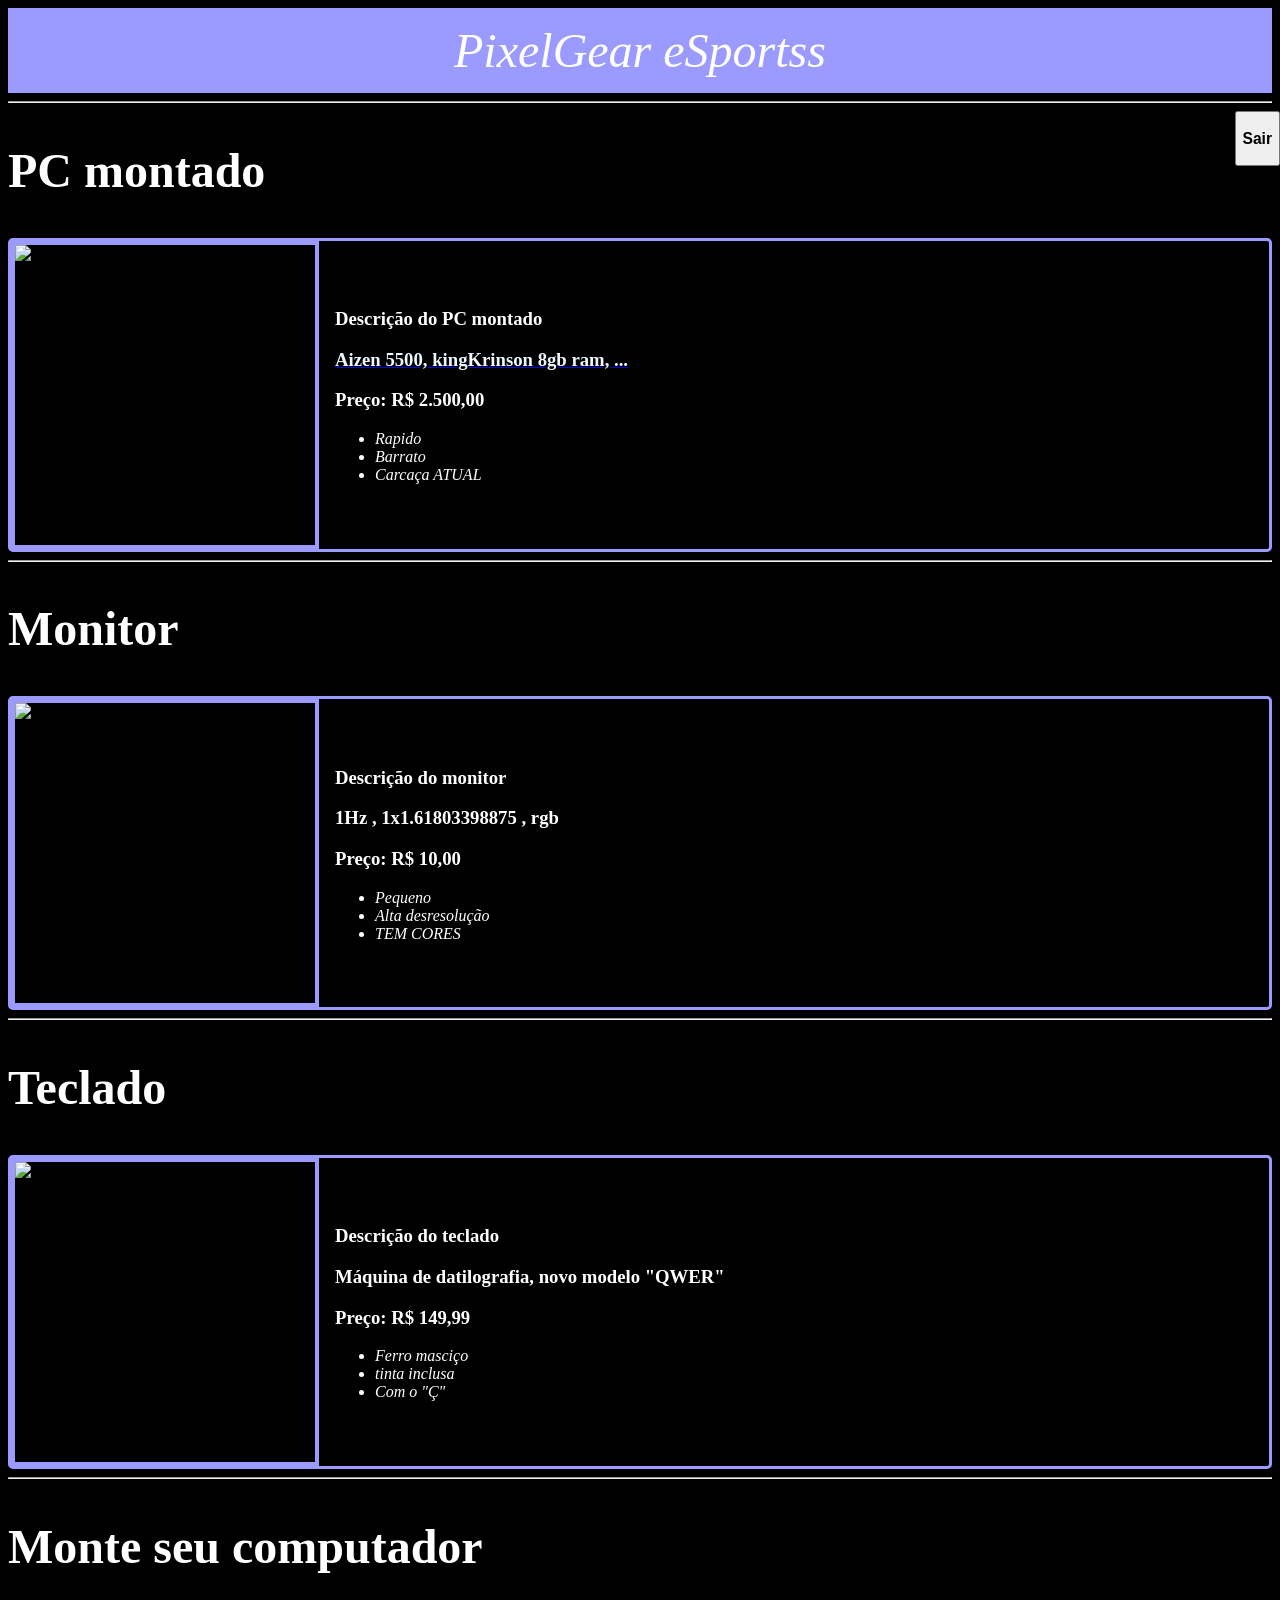
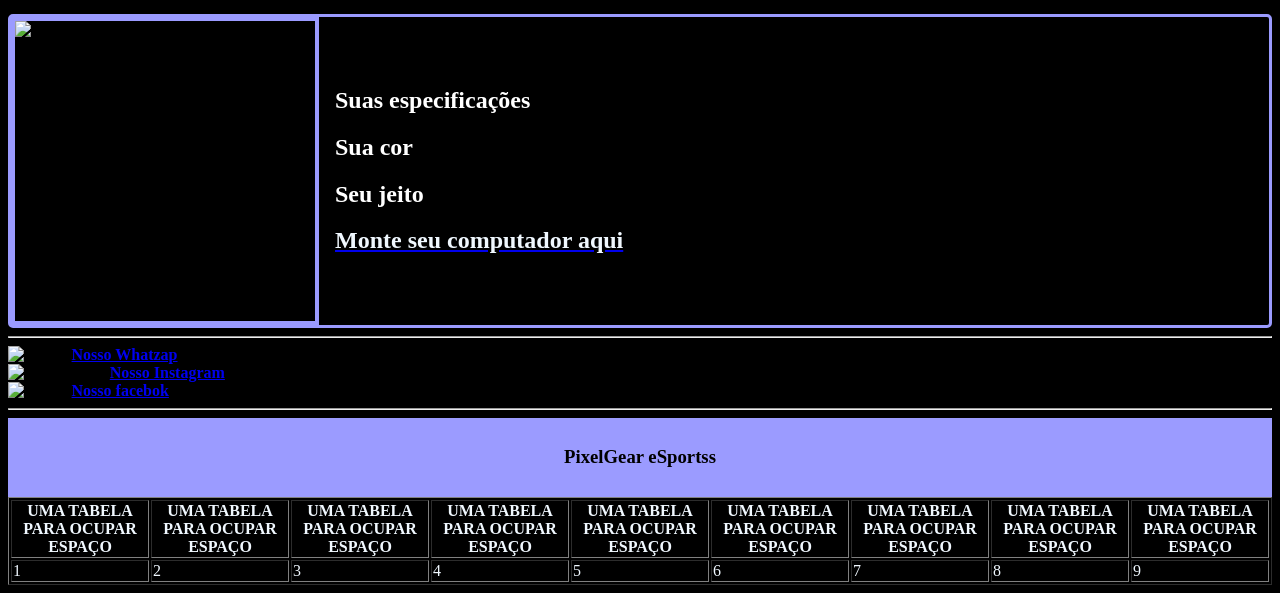
==== index.html @ 1530d521 "com ia" ====
<!DOCTYPE html>
<html lang="pt-br">
<head>
<meta charset="UTF-8">
<meta http-equiv="X-UA-Compatible" content="IE=edge">
<meta name="viewport" content="width=device-width, initial-scale=1.0">
<title>S4_AT2_R4_LIMA_Hypertext_Markup_Language</title>
<link rel="stylesheet" href="./script.css">        <!-- Estilo para a página    -->
</head>

<body>
<header style="text-align: center; font-style: italic; font-size: 3em;">PixelGear eSportss</header>    <!-- Estilo para o cabeçalho -->
<hr>
<a href="entrar.html" >
    <button type="button" style="right: 0; position: absolute;"><h3 style="color: rgb(0, 0, 0)">  Sair</h3></button>
</a>
<section>                                                               <!-- separando todos em seção-->
<h2 class="subtitulo">PC montado</h2>         <!-- definindo uma class para estilizar o subtitulo no css-->
    <div class="imagem">  <!-- definindo uma class para estilizar a imagem no css-->
    <img src="https://www.positivoempresas.com.br/wp-content/uploads/2025/06/thumb_d3400.png" alt="PC montado" width="300" height="300" style="border: 4px solid rgb(155,155,255);">
 <div class="texto">     <!-- definindo uma class para estilizar a descrição     no css-->
<h3>Descrição do PC montado</h3>
<a href="tabelaPC.html">
    <h3 style="color: aliceblue;">Aizen 5500, kingKrinson 8gb ram, ...</h3>
</a>
<h3>Preço: R$ 2.500,00</h3>
<ul>
    <li><i>Rapido</i></li>
    <li><i>Barrato</i></li>
    <li><i>Carcaça ATUAL</i></li>
</ul>
</div>
</div>
</section>
<hr>
<section>
<h2 class="subtitulo">Monitor</h2>
<div class="imagem">
    <img src="https://encrypted-tbn0.gstatic.com/images?q=tbn:ANd9GcSCwQNc5BZHxyCtBy5OhDQ4YlcouC8vRQoNx0G-ToNdyA&s=10" alt="Monitor" width="300" height="300" style="border: 4px solid rgb(155,155,255);">
<div class = "texto">
<h3>Descrição do monitor</h3>
<h3>1Hz , 1x1.61803398875 , rgb</h3>
<h3>Preço: R$ 10,00</h3>
<ul>
    <li><i>Pequeno</i></li>
    <li><i>Alta desresolução</i></li>
    <li><i>TEM CORES</i></li>
</ul>
</div>
</div>
</section>
<hr>
<section>
<h2 class="subtitulo">Teclado</h2>
<div class="imagem">
    <img src="https://encrypted-tbn0.gstatic.com/images?q=tbn:ANd9GcQEAWRRZ3KoLt2cuhduq_2MRpmXqSm3Q98XEjg8mDloXA&s=10" alt="Teclado" width="300" height="300" style="border: 4px solid rgb(155,155,255);">
    <div class="texto">
        <h3>Descrição do teclado</h3>
        <h3>Máquina de datilografia, novo modelo "QWER" </h3>
        <h3>Preço: R$ 149,99</h3>
        <ul>
    <li><i>Ferro masciço</i></li>
    <li><i>tinta inclusa</i></li>
    <li><i>Com o "Ç"</i></li>
</ul>
    </div>
</div>
</section>
<hr>
<section>
<h2 class="subtitulo">Monte seu computador</h2>
<div class="imagem">
    <img src="https://encrypted-tbn0.gstatic.com/images?q=tbn:ANd9GcR8cVujexGN4lN--SDIuBJhS2sJVUSM-97lsZq3xOoQ3w&s=10" alt="Teclado" width="300" height="300" style="border: 4px solid rgb(155,155,255);">
    <div class="texto">
        <h1>Suas especificações</h1>
        <h1>Sua cor</h1>
        <h1>Seu jeito</h1>
        <a href="montarPC.html">
    <h1 style="color: aliceblue;">Monte seu computador aqui</h1>
</a>

</ul>
    </div>
</div>
</section>
<hr>
<div>
<img src="https://encrypted-tbn0.gstatic.com/images?q=tbn:ANd9GcSPsvOKcr2T9-IKsVU949KBL8ncKU8EFJy36sZjPiAcWQ&s=10" alt="Pichau" width="25" height="25">
<a href="https://www.pichau.com.br/" target="_blank">
    <strong>Nosso Whatzap</strong>
</a>
</div>
<div>
    <img src="https://encrypted-tbn0.gstatic.com/images?q=tbn:ANd9GcTJSN56hdPbvHRG1HfK3w_Ke-0ml1rlfQOXAJmmQsMj_A&s=10" alt="terabyteshop" width="25" height="25">
<a href="https://www.terabyteshop.com.br/" target="_blank">
    <strong>Nosso Instagram</strong>
</a>
</div><div>
        <img src="https://encrypted-tbn0.gstatic.com/images?q=tbn:ANd9GcSvJvDEznYVW6aY3lclCtJnKD3AE7DiZutnakVmPPyeow&s=10" alt="kabum" width="25" height="25">
<a href="https://www.kabum.com.br/?&msclkid=a05aec6e82031fe00fec86b675708860&utm_source=bing&utm_medium=cpc&utm_campaign=_s_inst&utm_term=kabum&utm_content=_kabum%20exata&gclid=CJDrrbDSy5cDFcHkcwQdUicxhQ&gclsrc=ds&gad_source=7&gad_campaignid=607516134" target="_blank">
    <strong>Nosso facebok</strong>
</a>
</div>
<hr>
 <table border="1">
        <thead style="color: aliceblue;">
            <tr>
                <th>UMA TABELA PARA OCUPAR ESPAÇO</th>
                <th>UMA TABELA PARA OCUPAR ESPAÇO</th>
                <th>UMA TABELA PARA OCUPAR ESPAÇO</th>
                <th>UMA TABELA PARA OCUPAR ESPAÇO</th>
                <th>UMA TABELA PARA OCUPAR ESPAÇO</th>
                <th>UMA TABELA PARA OCUPAR ESPAÇO</th>
                <th>UMA TABELA PARA OCUPAR ESPAÇO</th>
                <th>UMA TABELA PARA OCUPAR ESPAÇO</th>
                <th>UMA TABELA PARA OCUPAR ESPAÇO</th>
            </tr>                 
                <tr>    
                    <td>1</td>
                    <td>2</td>
                    <td>3</td>
                    <td>4</td>
                    <td>5</td>
                    <td>6</td>
                    <td>7</td>
                    <td>8</td>
                    <td>9</td>
                </tr>
            </tbody>
        </thead>

        </tr>
<footer>            <!-- o roda pé-->
<h3 style="text-align: center;">PixelGear eSportss</h3>
</footer>    


</body>
</html>
---- script.css ----
.imagem {
    display: flex;         /* Coloca o texto do lado do outro */
    align-items: center;  /* Alinha verticalmente ao centro */
    gap: 16px;            /* Espaçamento entre a imagem e o texto */
    border-radius: 5px;  /* Arredonda os cantos da imagem */
    border-color: rgb(155,155,255);
    border-style: solid;
  }
  .imagemDoLogin{
    display: flex;         /* Coloca o texto do lado do outro */
    align-items: center;  /* Alinha verticalmente ao centro */
    gap: 16px;            /* Espaçamento entre a imagem e o texto */
  }
  .texto{
    color: #ffffff;    
  }
  .subtitulo {
    font-size: 3em;     /* Tamanho da fonte do subtítulo */
    font-family: 'Finger Paint', cursive;/* Estilo da fonte do subtítulo */
    color: #ffffff;          /* Cor do subtítulo */
  }
    body {
        background-color: #000000;
        }
    header {  
        background-color: rgb(155,155,255);/* Cor de fundo do cabeçalho */
        color: white;               /* Cor do texto do cabeçalho */
        text-align: center;         /* Centraliza o texto do cabeçalho */
        padding: 15px 0;
    }

    footer {
        background-color: rgb(155,155,255);/* Cor de fundo do roda pé */
        color: rgb(0, 0, 0);               /* Cor do texto do roda pé */
        text-align: center;                 /* Centraliza o texto do roda pé */
        padding: 10px 0;
        color: rgb(0, 0, 0);
        text-align: center;
        padding: 10px 0;

        width: 100%;
        bottom: 0;
    }
            .opcao-grupo {
            margin-bottom: 15px;
        }
        /* Esconde as perguntas inicialmente */
        .pergunta-dinamica {
            display: none;
            margin-top: 15px;
            padding: 10px;
            border-left: 4px solid #007BFF;
        }
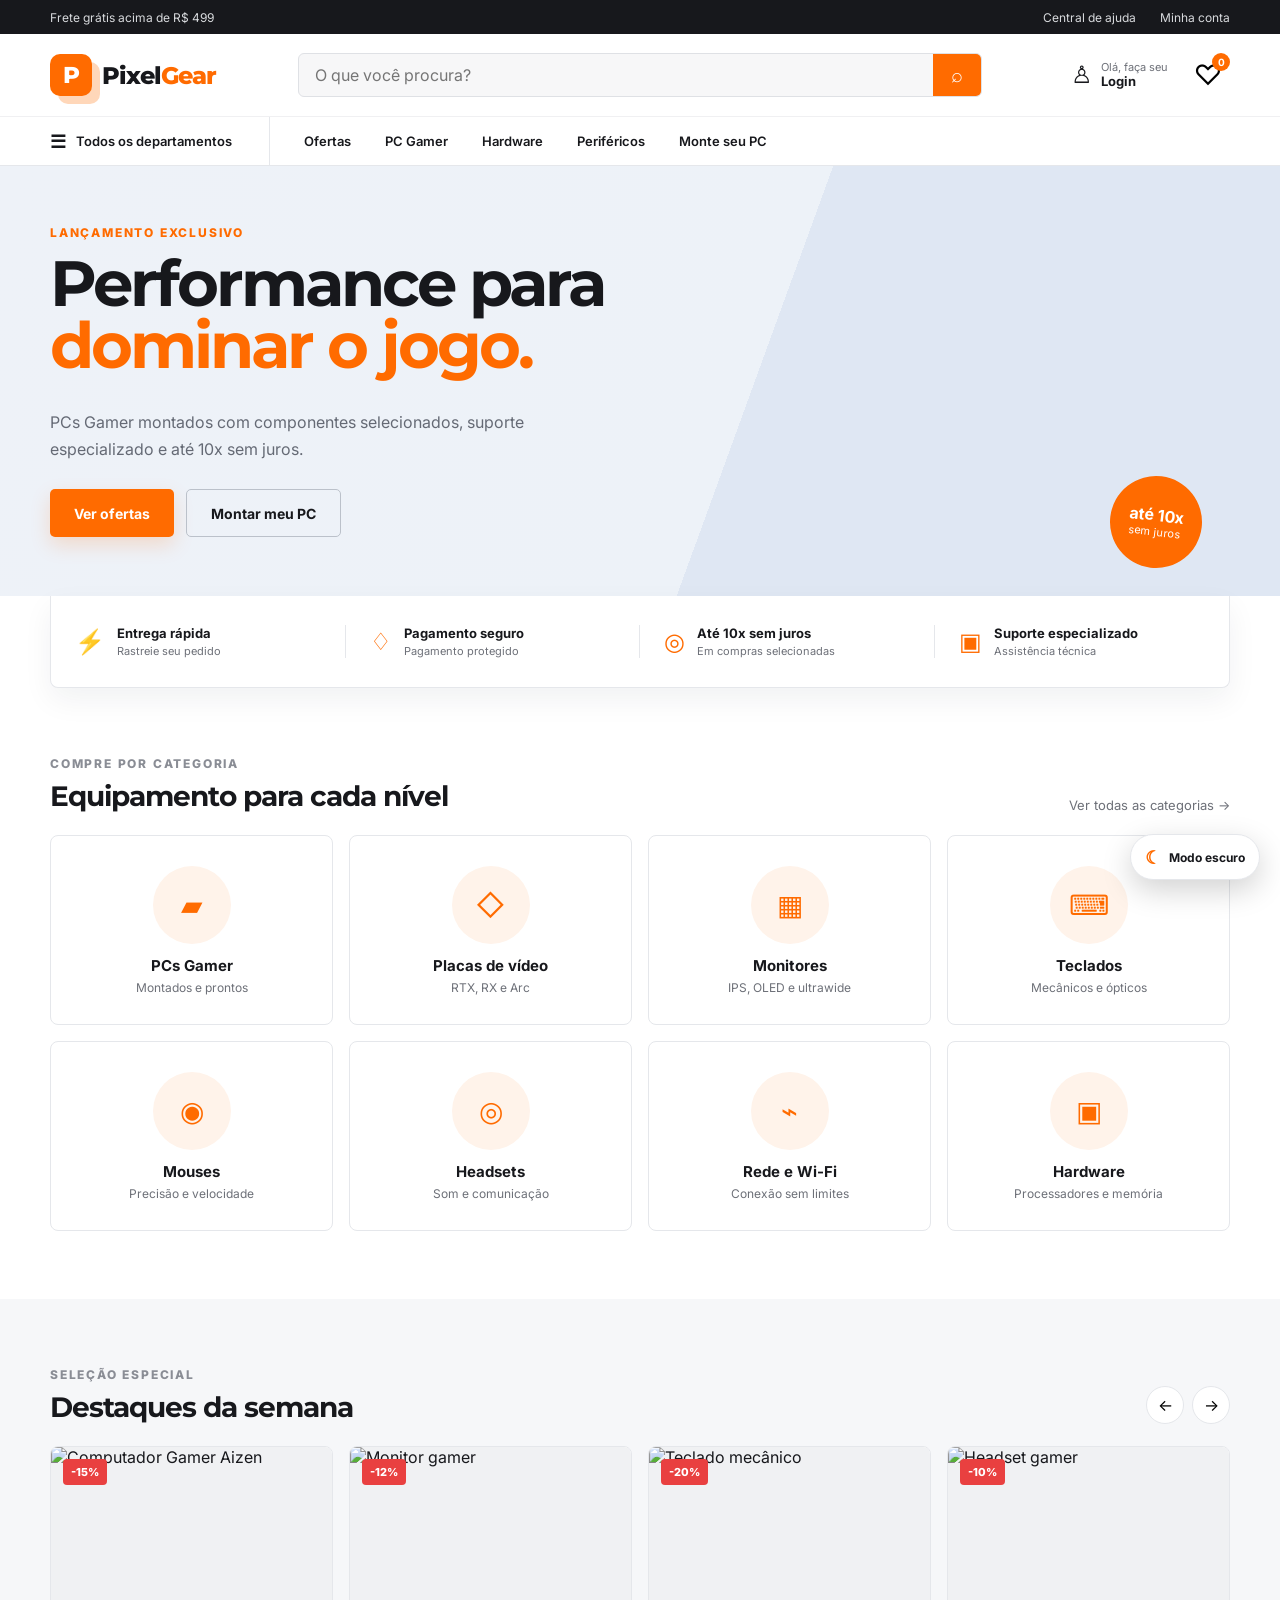
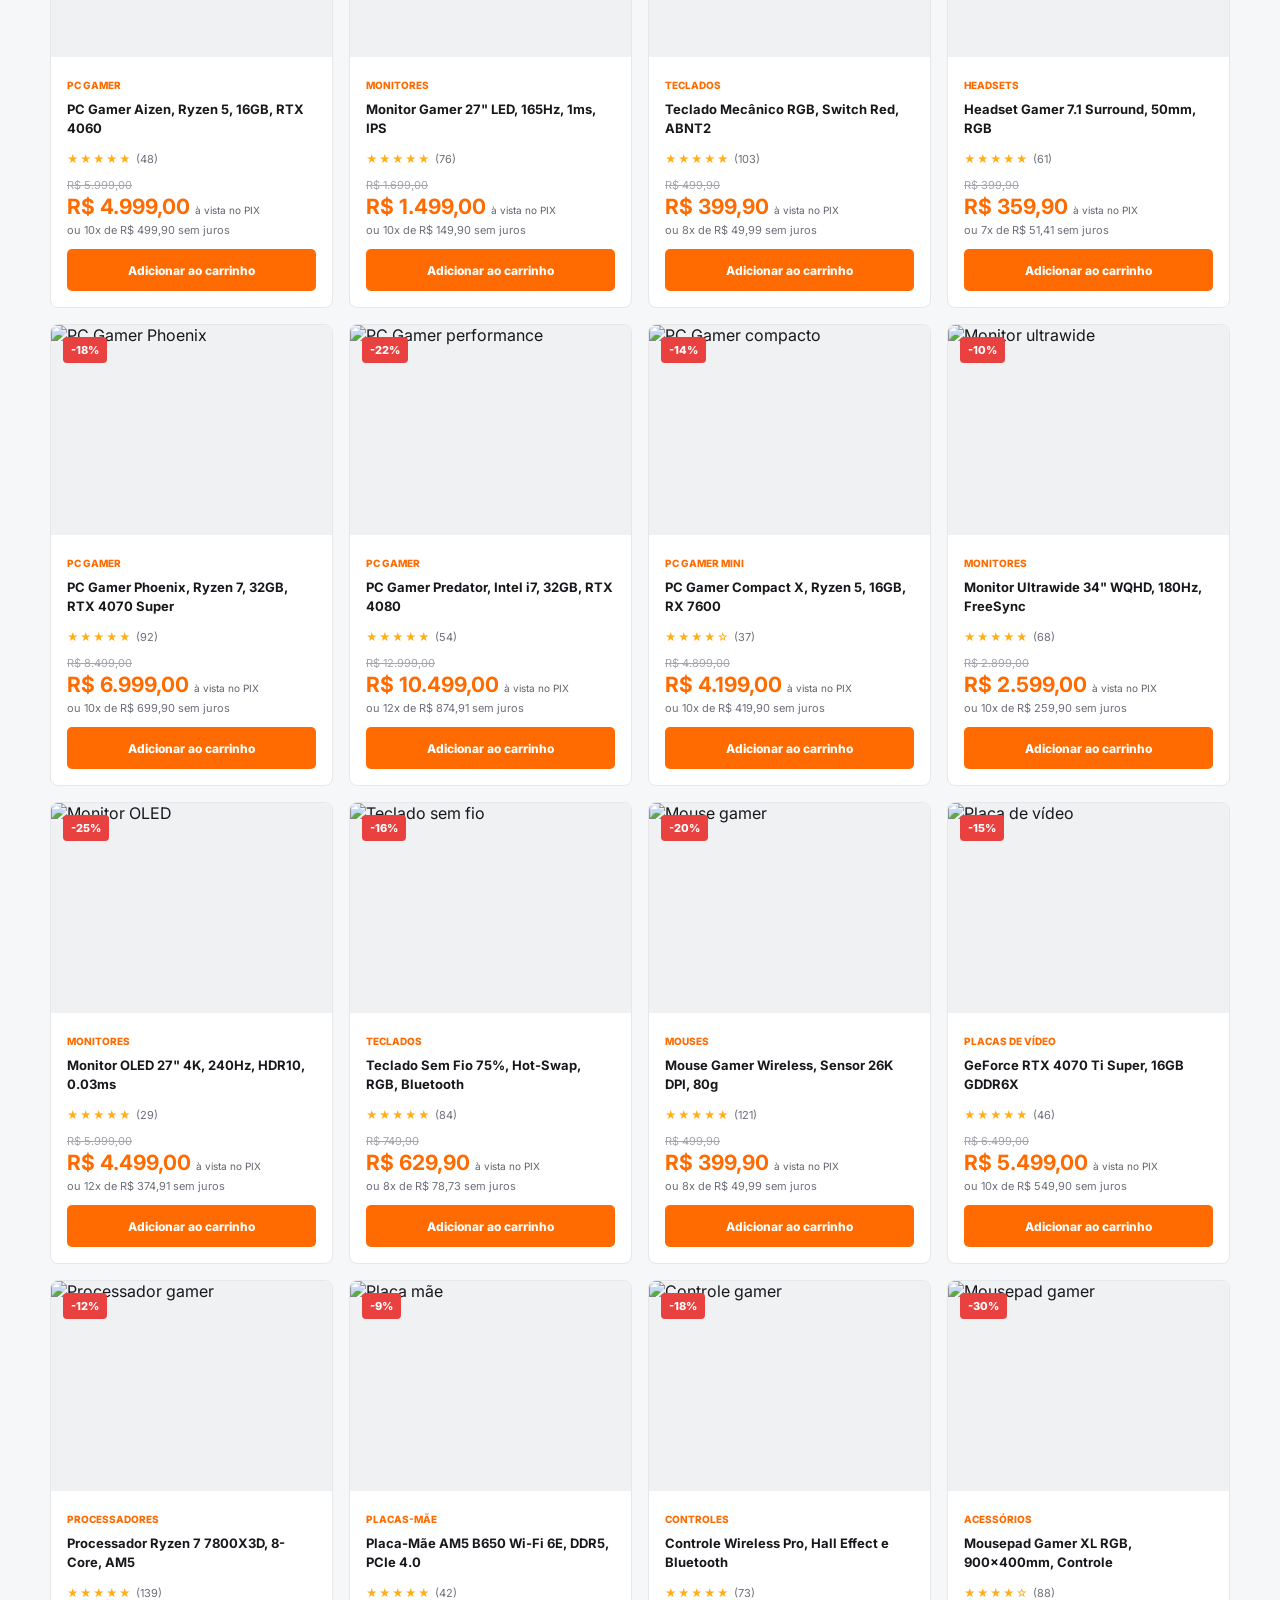
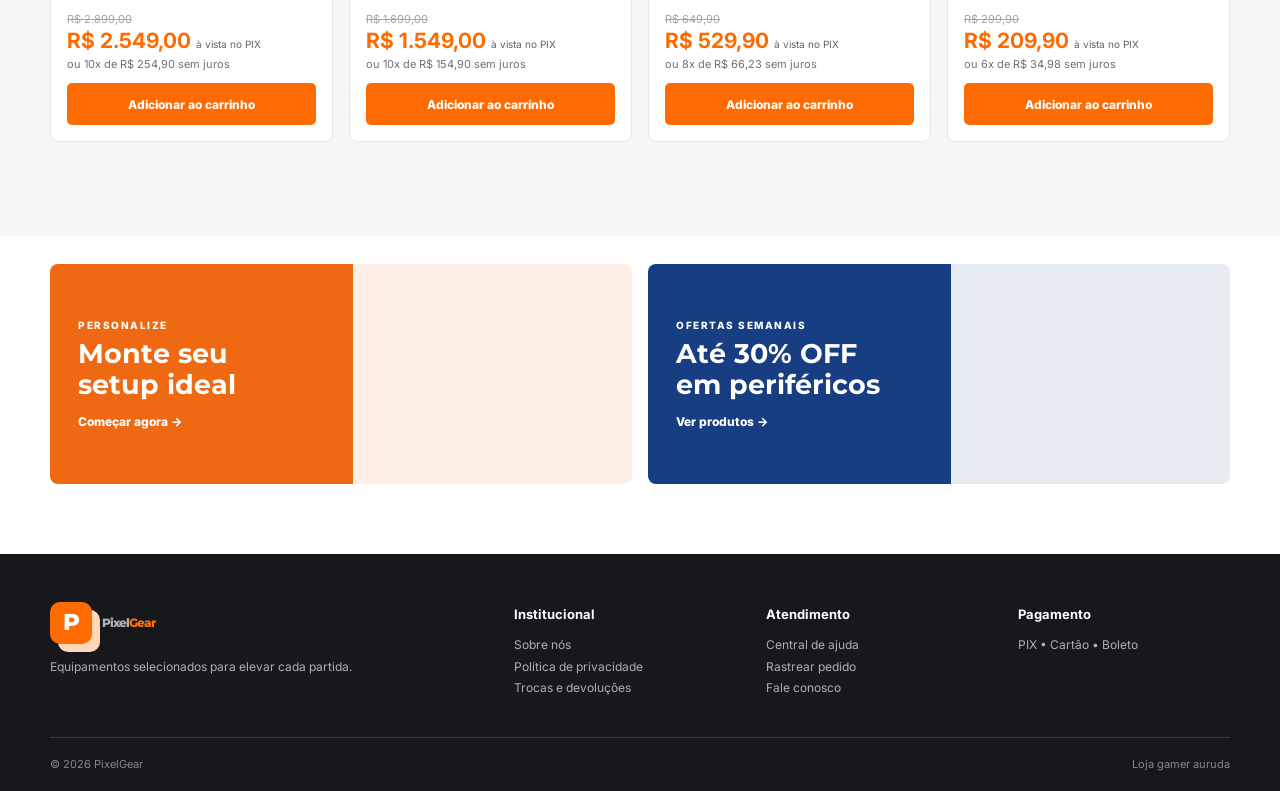
==== commit 9176872b: "Loja melhorada com uso de IA" ====
--- a/index.html
+++ b/index.html
@@ -1,139 +1,296 @@
 <!DOCTYPE html>
-<html lang="pt-br">
+<html lang="pt-BR">
 <head>
-<meta charset="UTF-8">
-<meta http-equiv="X-UA-Compatible" content="IE=edge">
-<meta name="viewport" content="width=device-width, initial-scale=1.0">
-<title>S4_AT2_R4_LIMA_Hypertext_Markup_Language</title>
-<link rel="stylesheet" href="./script.css">        <!-- Estilo para a página    -->
+  <meta charset="UTF-8">
+  <meta name="viewport" content="width=device-width, initial-scale=1.0">
+  <meta name="description" content="PixelGear — hardware, periféricos e computadores gamers.">
+  <title>PixelGear | Hardware Gamer</title>
+  <link rel="stylesheet" href="script.css">
+  <script src="theme.js" defer></script>
 </head>
-
 <body>
-<header style="text-align: center; font-style: italic; font-size: 3em;">PixelGear eSportss</header>    <!-- Estilo para o cabeçalho -->
-<hr>
-<a href="entrar.html" >
-    <button type="button" style="right: 0; position: absolute;"><h3 style="color: rgb(0, 0, 0)">  Sair</h3></button>
-</a>
-<section>                                                               <!-- separando todos em seção-->
-<h2 class="subtitulo">PC montado</h2>         <!-- definindo uma class para estilizar o subtitulo no css-->
-    <div class="imagem">  <!-- definindo uma class para estilizar a imagem no css-->
-    <img src="https://www.positivoempresas.com.br/wp-content/uploads/2025/06/thumb_d3400.png" alt="PC montado" width="300" height="300" style="border: 4px solid rgb(155,155,255);">
- <div class="texto">     <!-- definindo uma class para estilizar a descrição     no css-->
-<h3>Descrição do PC montado</h3>
-<a href="tabelaPC.html">
-    <h3 style="color: aliceblue;">Aizen 5500, kingKrinson 8gb ram, ...</h3>
-</a>
-<h3>Preço: R$ 2.500,00</h3>
-<ul>
-    <li><i>Rapido</i></li>
-    <li><i>Barrato</i></li>
-    <li><i>Carcaça ATUAL</i></li>
-</ul>
-</div>
-</div>
-</section>
-<hr>
-<section>
-<h2 class="subtitulo">Monitor</h2>
-<div class="imagem">
-    <img src="https://encrypted-tbn0.gstatic.com/images?q=tbn:ANd9GcSCwQNc5BZHxyCtBy5OhDQ4YlcouC8vRQoNx0G-ToNdyA&s=10" alt="Monitor" width="300" height="300" style="border: 4px solid rgb(155,155,255);">
-<div class = "texto">
-<h3>Descrição do monitor</h3>
-<h3>1Hz , 1x1.61803398875 , rgb</h3>
-<h3>Preço: R$ 10,00</h3>
-<ul>
-    <li><i>Pequeno</i></li>
-    <li><i>Alta desresolução</i></li>
-    <li><i>TEM CORES</i></li>
-</ul>
-</div>
-</div>
-</section>
-<hr>
-<section>
-<h2 class="subtitulo">Teclado</h2>
-<div class="imagem">
-    <img src="https://encrypted-tbn0.gstatic.com/images?q=tbn:ANd9GcQEAWRRZ3KoLt2cuhduq_2MRpmXqSm3Q98XEjg8mDloXA&s=10" alt="Teclado" width="300" height="300" style="border: 4px solid rgb(155,155,255);">
-    <div class="texto">
-        <h3>Descrição do teclado</h3>
-        <h3>Máquina de datilografia, novo modelo "QWER" </h3>
-        <h3>Preço: R$ 149,99</h3>
-        <ul>
-    <li><i>Ferro masciço</i></li>
-    <li><i>tinta inclusa</i></li>
-    <li><i>Com o "Ç"</i></li>
-</ul>
+  <div class="topbar">
+    <div class="container topbar-content">
+      <span>Frete grátis acima de R$ 499</span>
+      <div class="topbar-links">
+        <a href="#atendimento">Central de ajuda</a>
+        <a href="entrar.html">Minha conta</a>
+      </div>
     </div>
-</div>
-</section>
-<hr>
-<section>
-<h2 class="subtitulo">Monte seu computador</h2>
-<div class="imagem">
-    <img src="https://encrypted-tbn0.gstatic.com/images?q=tbn:ANd9GcR8cVujexGN4lN--SDIuBJhS2sJVUSM-97lsZq3xOoQ3w&s=10" alt="Teclado" width="300" height="300" style="border: 4px solid rgb(155,155,255);">
-    <div class="texto">
-        <h1>Suas especificações</h1>
-        <h1>Sua cor</h1>
-        <h1>Seu jeito</h1>
-        <a href="montarPC.html">
-    <h1 style="color: aliceblue;">Monte seu computador aqui</h1>
-</a>
-
-</ul>
+  </div>
+
+  <header class="main-header">
+    <div class="container header-content">
+      <a class="brand" href="index.html" aria-label="Página inicial">
+        <span class="brand-mark">P</span>
+        <span>Pixel<span>Gear</span></span>
+      </a>
+
+      <form class="search" role="search">
+        <input type="search" placeholder="O que você procura?" aria-label="Buscar produtos">
+        <button type="submit" aria-label="Buscar">⌕</button>
+      </form>
+
+      <div class="header-actions">
+        <a href="entrar.html" class="account-link">
+          <span class="action-icon">♙</span>
+          <span><small>Olá, faça seu</small><strong>Login</strong></span>
+        </a>
+        <button class="cart-button" type="button" aria-label="Carrinho">
+          <span>♡</span><b id="cart-count">0</b>
+        </button>
+      </div>
     </div>
-</div>
-</section>
-<hr>
-<div>
-<img src="https://encrypted-tbn0.gstatic.com/images?q=tbn:ANd9GcSPsvOKcr2T9-IKsVU949KBL8ncKU8EFJy36sZjPiAcWQ&s=10" alt="Pichau" width="25" height="25">
-<a href="https://www.pichau.com.br/" target="_blank">
-    <strong>Nosso Whatzap</strong>
-</a>
-</div>
-<div>
-    <img src="https://encrypted-tbn0.gstatic.com/images?q=tbn:ANd9GcTJSN56hdPbvHRG1HfK3w_Ke-0ml1rlfQOXAJmmQsMj_A&s=10" alt="terabyteshop" width="25" height="25">
-<a href="https://www.terabyteshop.com.br/" target="_blank">
-    <strong>Nosso Instagram</strong>
-</a>
-</div><div>
-        <img src="https://encrypted-tbn0.gstatic.com/images?q=tbn:ANd9GcSvJvDEznYVW6aY3lclCtJnKD3AE7DiZutnakVmPPyeow&s=10" alt="kabum" width="25" height="25">
-<a href="https://www.kabum.com.br/?&msclkid=a05aec6e82031fe00fec86b675708860&utm_source=bing&utm_medium=cpc&utm_campaign=_s_inst&utm_term=kabum&utm_content=_kabum%20exata&gclid=CJDrrbDSy5cDFcHkcwQdUicxhQ&gclsrc=ds&gad_source=7&gad_campaignid=607516134" target="_blank">
-    <strong>Nosso facebok</strong>
-</a>
-</div>
-<hr>
- <table border="1">
-        <thead style="color: aliceblue;">
-            <tr>
-                <th>UMA TABELA PARA OCUPAR ESPAÇO</th>
-                <th>UMA TABELA PARA OCUPAR ESPAÇO</th>
-                <th>UMA TABELA PARA OCUPAR ESPAÇO</th>
-                <th>UMA TABELA PARA OCUPAR ESPAÇO</th>
-                <th>UMA TABELA PARA OCUPAR ESPAÇO</th>
-                <th>UMA TABELA PARA OCUPAR ESPAÇO</th>
-                <th>UMA TABELA PARA OCUPAR ESPAÇO</th>
-                <th>UMA TABELA PARA OCUPAR ESPAÇO</th>
-                <th>UMA TABELA PARA OCUPAR ESPAÇO</th>
-            </tr>                 
-                <tr>    
-                    <td>1</td>
-                    <td>2</td>
-                    <td>3</td>
-                    <td>4</td>
-                    <td>5</td>
-                    <td>6</td>
-                    <td>7</td>
-                    <td>8</td>
-                    <td>9</td>
-                </tr>
-            </tbody>
-        </thead>
-
-        </tr>
-<footer>            <!-- o roda pé-->
-<h3 style="text-align: center;">PixelGear eSportss</h3>
-</footer>    
-
-
+
+    <nav class="category-nav">
+      <div class="container category-content">
+        <a class="departments" href="#categorias"><span>☰</span> Todos os departamentos</a>
+        <a href="#destaques">Ofertas</a>
+        <a href="#destaques">PC Gamer</a>
+        <a href="#destaques">Hardware</a>
+        <a href="#destaques">Periféricos</a>
+        <a href="montarPC.html">Monte seu PC</a>
+      </div>
+    </nav>
+  </header>
+
+  <main>
+    <section class="hero">
+      <div class="container hero-grid">
+        <div class="hero-copy">
+          <span class="eyebrow">LANÇAMENTO EXCLUSIVO</span>
+          <h1>Performance para<br><em>dominar o jogo.</em></h1>
+          <p>PCs Gamer montados com componentes selecionados, suporte especializado e até 10x sem juros.</p>
+          <div class="hero-actions">
+            <a class="button button-primary" href="#destaques">Ver ofertas</a>
+            <a class="button button-outline" href="montarPC.html">Montar meu PC</a>
+          </div>
+        </div>
+        <div class="hero-image" role="img" aria-label="Computador gamer">
+          <div class="hero-badge"><strong>até 10x</strong><span>sem juros</span></div>
+        </div>
+      </div>
+    </section>
+
+    <section class="trust container" aria-label="Benefícios">
+      <article><span>⚡</span><div><strong>Entrega rápida</strong><small>Rastreie seu pedido</small></div></article>
+      <article><span>♢</span><div><strong>Pagamento seguro</strong><small>Pagamento protegido</small></div></article>
+      <article><span>◎</span><div><strong>Até 10x sem juros</strong><small>Em compras selecionadas</small></div></article>
+      <article><span>▣</span><div><strong>Suporte especializado</strong><small>Assistência técnica</small></div></article>
+    </section>
+
+    <section class="section container" id="categorias">
+      <div class="section-heading">
+        <div><span class="eyebrow dark">COMPRE POR CATEGORIA</span><h2>Equipamento para cada nível</h2></div>
+        <a href="#destaques">Ver todas as categorias →</a>
+      </div>
+      <div class="category-grid">
+        <a class="category-card" href="#destaques"><div class="category-icon">▰</div><strong>PCs Gamer</strong><span>Montados e prontos</span></a>
+        <a class="category-card" href="#destaques"><div class="category-icon">◇</div><strong>Placas de vídeo</strong><span>RTX, RX e Arc</span></a>
+        <a class="category-card" href="#destaques"><div class="category-icon">▦</div><strong>Monitores</strong><span>IPS, OLED e ultrawide</span></a>
+        <a class="category-card" href="#destaques"><div class="category-icon">⌨</div><strong>Teclados</strong><span>Mecânicos e ópticos</span></a>
+        <a class="category-card" href="#destaques"><div class="category-icon">◉</div><strong>Mouses</strong><span>Precisão e velocidade</span></a>
+        <a class="category-card" href="#destaques"><div class="category-icon">◎</div><strong>Headsets</strong><span>Som e comunicação</span></a>
+        <a class="category-card" href="#destaques"><div class="category-icon">⌁</div><strong>Rede e Wi-Fi</strong><span>Conexão sem limites</span></a>
+        <a class="category-card" href="#destaques"><div class="category-icon">▣</div><strong>Hardware</strong><span>Processadores e memória</span></a>
+      </div>
+    </section>
+
+    <section class="section products-section" id="destaques">
+      <div class="container">
+        <div class="section-heading">
+          <div><span class="eyebrow dark">SELEÇÃO ESPECIAL</span><h2>Destaques da semana</h2></div>
+          <div class="carousel-actions"><button aria-label="Anterior">←</button><button aria-label="Próximo">→</button></div>
+        </div>
+
+        <div class="product-grid">
+          <article class="product-card">
+            <span class="discount">-15%</span>
+            <a class="product-image" href="tabelaPC.html"><img src="https://images.unsplash.com/photo-1593640495253-23196b27a87f?auto=format&fit=crop&w=700&q=85" alt="Computador Gamer Aizen"></a>
+            <div class="product-info">
+              <small>PC Gamer</small>
+              <h3><a href="tabelaPC.html">PC Gamer Aizen, Ryzen 5, 16GB, RTX 4060</a></h3>
+              <div class="rating">★★★★★ <span>(48)</span></div>
+              <p class="old-price">R$ 5.999,00</p>
+              <p class="price"><strong>R$ 4.999,00</strong><small>à vista no PIX</small></p>
+              <p class="installments">ou 10x de R$ 499,90 sem juros</p>
+              <button class="buy-button" type="button" data-name="PC Gamer Aizen">Adicionar ao carrinho</button>
+            </div>
+          </article>
+
+          <article class="product-card">
+            <span class="discount">-12%</span>
+            <div class="product-image"><img src="https://images.unsplash.com/photo-1527443224154-c4a3942d3acf?auto=format&fit=crop&w=700&q=85" alt="Monitor gamer"></div>
+            <div class="product-info">
+              <small>Monitores</small>
+              <h3>Monitor Gamer 27" LED, 165Hz, 1ms, IPS</h3>
+              <div class="rating">★★★★★ <span>(76)</span></div>
+              <p class="old-price">R$ 1.699,00</p>
+              <p class="price"><strong>R$ 1.499,00</strong><small>à vista no PIX</small></p>
+              <p class="installments">ou 10x de R$ 149,90 sem juros</p>
+              <button class="buy-button" type="button" data-name="Monitor Gamer">Adicionar ao carrinho</button>
+            </div>
+          </article>
+
+          <article class="product-card">
+            <span class="discount">-20%</span>
+            <div class="product-image"><img src="https://images.unsplash.com/photo-1587829741301-dc798b83add3?auto=format&fit=crop&w=700&q=85" alt="Teclado mecânico"></div>
+            <div class="product-info">
+              <small>Teclados</small>
+              <h3>Teclado Mecânico RGB, Switch Red, ABNT2</h3>
+              <div class="rating">★★★★★ <span>(103)</span></div>
+              <p class="old-price">R$ 499,90</p>
+              <p class="price"><strong>R$ 399,90</strong><small>à vista no PIX</small></p>
+              <p class="installments">ou 8x de R$ 49,99 sem juros</p>
+              <button class="buy-button" type="button" data-name="Teclado Mecânico">Adicionar ao carrinho</button>
+            </div>
+          </article>
+
+          <article class="product-card">
+            <span class="discount">-10%</span>
+            <div class="product-image"><img src="https://images.unsplash.com/photo-1629429407759-01cd3d7cfb5c?auto=format&fit=crop&w=700&q=85" alt="Headset gamer"></div>
+            <div class="product-info">
+              <small>Headsets</small>
+              <h3>Headset Gamer 7.1 Surround, 50mm, RGB</h3>
+              <div class="rating">★★★★★ <span>(61)</span></div>
+              <p class="old-price">R$ 399,90</p>
+              <p class="price"><strong>R$ 359,90</strong><small>à vista no PIX</small></p>
+              <p class="installments">ou 7x de R$ 51,41 sem juros</p>
+              <button class="buy-button" type="button" data-name="Headset Gamer">Adicionar ao carrinho</button>
+            </div>
+          </article>
+
+          <article class="product-card">
+            <span class="discount">-18%</span>
+            <div class="product-image"><img src="https://images.unsplash.com/photo-1547082299-de196ea013d6?auto=format&fit=crop&w=700&q=85" alt="PC Gamer Phoenix"></div>
+            <div class="product-info"><small>PC Gamer</small><h3>PC Gamer Phoenix, Ryzen 7, 32GB, RTX 4070 Super</h3><div class="rating">★★★★★ <span>(92)</span></div><p class="old-price">R$ 8.499,00</p><p class="price"><strong>R$ 6.999,00</strong><small>à vista no PIX</small></p><p class="installments">ou 10x de R$ 699,90 sem juros</p><button class="buy-button" type="button" data-name="PC Gamer Phoenix">Adicionar ao carrinho</button></div>
+          </article>
+
+          <article class="product-card">
+            <span class="discount">-22%</span>
+            <div class="product-image"><img src="https://images.unsplash.com/photo-1593642632823-8f785ba67e45?auto=format&fit=crop&w=700&q=85" alt="PC Gamer performance"></div>
+            <div class="product-info"><small>PC Gamer</small><h3>PC Gamer Predator, Intel i7, 32GB, RTX 4080</h3><div class="rating">★★★★★ <span>(54)</span></div><p class="old-price">R$ 12.999,00</p><p class="price"><strong>R$ 10.499,00</strong><small>à vista no PIX</small></p><p class="installments">ou 12x de R$ 874,91 sem juros</p><button class="buy-button" type="button" data-name="PC Gamer Predator">Adicionar ao carrinho</button></div>
+          </article>
+
+          <article class="product-card">
+            <span class="discount">-14%</span>
+            <div class="product-image"><img src="https://images.unsplash.com/photo-1593640408182-31c70c8268f5?auto=format&fit=crop&w=700&q=85" alt="PC Gamer compacto"></div>
+            <div class="product-info"><small>PC Gamer Mini</small><h3>PC Gamer Compact X, Ryzen 5, 16GB, RX 7600</h3><div class="rating">★★★★☆ <span>(37)</span></div><p class="old-price">R$ 4.899,00</p><p class="price"><strong>R$ 4.199,00</strong><small>à vista no PIX</small></p><p class="installments">ou 10x de R$ 419,90 sem juros</p><button class="buy-button" type="button" data-name="PC Gamer Compact X">Adicionar ao carrinho</button></div>
+          </article>
+
+          <article class="product-card">
+            <span class="discount">-10%</span>
+            <div class="product-image"><img src="https://images.unsplash.com/photo-1585790050230-5dd28404ccb9?auto=format&fit=crop&w=700&q=85" alt="Monitor ultrawide"></div>
+            <div class="product-info"><small>Monitores</small><h3>Monitor Ultrawide 34" WQHD, 180Hz, FreeSync</h3><div class="rating">★★★★★ <span>(68)</span></div><p class="old-price">R$ 2.899,00</p><p class="price"><strong>R$ 2.599,00</strong><small>à vista no PIX</small></p>
+              <p class="installments">ou 10x de R$ 259,90 sem juros</p>
+              <button class="buy-button" type="button" data-name="Monitor Ultrawide 34">Adicionar ao carrinho</button>
+            </div>
+          </article>
+
+          <article class="product-card">
+            <span class="discount">-25%</span>
+            <div class="product-image"><img src="https://images.unsplash.com/photo-1618384887929-16ec33fab9ef?auto=format&fit=crop&w=700&q=85" alt="Monitor OLED"></div>
+            <div class="product-info"><small>Monitores</small><h3>Monitor OLED 27" 4K, 240Hz, HDR10, 0.03ms</h3><div class="rating">★★★★★ <span>(29)</span></div><p class="old-price">R$ 5.999,00</p><p class="price"><strong>R$ 4.499,00</strong><small>à vista no PIX</small></p>
+              <p class="installments">ou 12x de R$ 374,91 sem juros</p>
+              <button class="buy-button" type="button" data-name="Monitor OLED 27">Adicionar ao carrinho</button>
+            </div>
+          </article>
+
+          <article class="product-card">
+            <span class="discount">-16%</span>
+            <div class="product-image"><img src="https://images.unsplash.com/photo-1628832086353-6b9e0d8c7e21?auto=format&fit=crop&w=700&q=85" alt="Teclado sem fio"></div>
+            <div class="product-info"><small>Teclados</small><h3>Teclado Sem Fio 75%, Hot-Swap, RGB, Bluetooth</h3><div class="rating">★★★★★ <span>(84)</span></div><p class="old-price">R$ 749,90</p><p class="price"><strong>R$ 629,90</strong><small>à vista no PIX</small></p>
+              <p class="installments">ou 8x de R$ 78,73 sem juros</p>
+              <button class="buy-button" type="button" data-name="Teclado 75 Wireless">Adicionar ao carrinho</button>
+            </div>
+          </article>
+
+          <article class="product-card">
+            <span class="discount">-20%</span>
+            <div class="product-image"><img src="https://images.unsplash.com/photo-1527814050087-3793815479db?auto=format&fit=crop&w=700&q=85" alt="Mouse gamer"></div>
+            <div class="product-info"><small>Mouses</small><h3>Mouse Gamer Wireless, Sensor 26K DPI, 80g</h3><div class="rating">★★★★★ <span>(121)</span></div><p class="old-price">R$ 499,90</p><p class="price"><strong>R$ 399,90</strong><small>à vista no PIX</small></p>
+              <p class="installments">ou 8x de R$ 49,99 sem juros</p>
+              <button class="buy-button" type="button" data-name="Mouse Gamer Wireless">Adicionar ao carrinho</button>
+            </div>
+          </article>
+
+          <article class="product-card">
+            <span class="discount">-15%</span>
+            <div class="product-image"><img src="https://images.unsplash.com/photo-1598550476439-6847785fcea6?auto=format&fit=crop&w=700&q=85" alt="Placa de vídeo"></div>
+            <div class="product-info"><small>Placas de vídeo</small><h3>GeForce RTX 4070 Ti Super, 16GB GDDR6X</h3><div class="rating">★★★★★ <span>(46)</span></div><p class="old-price">R$ 6.499,00</p><p class="price"><strong>R$ 5.499,00</strong><small>à vista no PIX</small></p>
+              <p class="installments">ou 10x de R$ 549,90 sem juros</p>
+              <button class="buy-button" type="button" data-name="RTX 4070 Ti Super">Adicionar ao carrinho</button>
+            </div>
+          </article>
+
+          <article class="product-card">
+            <span class="discount">-12%</span>
+            <div class="product-image"><img src="https://images.unsplash.com/photo-1591488320449-011701bb6704?auto=format&fit=crop&w=700&q=85" alt="Processador gamer"></div>
+            <div class="product-info"><small>Processadores</small><h3>Processador Ryzen 7 7800X3D, 8-Core, AM5</h3><div class="rating">★★★★★ <span>(139)</span></div><p class="old-price">R$ 2.899,00</p><p class="price"><strong>R$ 2.549,00</strong><small>à vista no PIX</small></p>
+              <p class="installments">ou 10x de R$ 254,90 sem juros</p>
+              <button class="buy-button" type="button" data-name="Ryzen 7 7800X3D">Adicionar ao carrinho</button>
+            </div>
+          </article>
+
+          <article class="product-card">
+            <span class="discount">-9%</span>
+            <div class="product-image"><img src="https://images.unsplash.com/photo-1550745165-9bc0b252726f?auto=format&fit=crop&w=700&q=85" alt="Placa mãe"></div>
+            <div class="product-info"><small>Placas-mãe</small><h3>Placa-Mãe AM5 B650 Wi-Fi 6E, DDR5, PCIe 4.0</h3><div class="rating">★★★★★ <span>(42)</span></div><p class="old-price">R$ 1.699,00</p><p class="price"><strong>R$ 1.549,00</strong><small>à vista no PIX</small></p>
+              <p class="installments">ou 10x de R$ 154,90 sem juros</p>
+              <button class="buy-button" type="button" data-name="Placa-Mãe B650 Wi-Fi">Adicionar ao carrinho</button>
+            </div>
+          </article>
+
+          <article class="product-card">
+            <span class="discount">-18%</span>
+            <div class="product-image"><img src="https://images.unsplash.com/photo-1606144042614-b2417e99c4e3?auto=format&fit=crop&w=700&q=85" alt="Controle gamer"></div>
+            <div class="product-info"><small>Controles</small><h3>Controle Wireless Pro, Hall Effect e Bluetooth</h3><div class="rating">★★★★★ <span>(73)</span></div><p class="old-price">R$ 649,90</p><p class="price"><strong>R$ 529,90</strong><small>à vista no PIX</small></p>
+              <p class="installments">ou 8x de R$ 66,23 sem juros</p>
+              <button class="buy-button" type="button" data-name="Controle Wireless Pro">Adicionar ao carrinho</button>
+            </div>
+          </article>
+
+          <article class="product-card">
+            <span class="discount">-30%</span>
+            <div class="product-image"><img src="https://images.unsplash.com/photo-1542751371-adc38448a05e?auto=format&fit=crop&w=700&q=85" alt="Mousepad gamer"></div>
+            <div class="product-info"><small>Acessórios</small><h3>Mousepad Gamer XL RGB, 900x400mm, Controle</h3><div class="rating">★★★★☆ <span>(88)</span></div><p class="old-price">R$ 299,90</p><p class="price"><strong>R$ 209,90</strong><small>à vista no PIX</small></p>
+              <p class="installments">ou 6x de R$ 34,98 sem juros</p>
+              <button class="buy-button" type="button" data-name="Mousepad Gamer XL RGB">Adicionar ao carrinho</button>
+            </div>
+          </article>
+        </div>
+      </div>
+    </section>
+
+    <section class="container promo-grid">
+      <a class="promo promo-orange" href="montarPC.html"><div><small>PERSONALIZE</small><h2>Monte seu<br>setup ideal</h2><span>Começar agora →</span></div></a>
+      <a class="promo promo-blue" href="#destaques"><div><small>OFERTAS SEMANAIS</small><h2>Até 30% OFF<br>em periféricos</h2><span>Ver produtos →</span></div></a>
+    </section>
+  </main>
+
+  <footer id="atendimento">
+    <div class="container footer-grid">
+      <div><a class="brand footer-brand" href="index.html"><span class="brand-mark">P</span><span>Pixel<span>Gear</span></span></a><p>Equipamentos selecionados para elevar cada partida.</p></div>
+      <div><h3>Institucional</h3><a href="#">Sobre nós</a><a href="#">Política de privacidade</a><a href="#">Trocas e devoluções</a></div>
+      <div><h3>Atendimento</h3><a href="#">Central de ajuda</a><a href="#">Rastrear pedido</a><a href="#">Fale conosco</a></div>
+      <div><h3>Pagamento</h3><p>PIX • Cartão • Boleto</p></div>
+    </div>
+    <div class="container footer-bottom"><span>© 2026 PixelGear</span><span>Loja gamer auruda</span></div>
+  </footer>
+
+  <script>
+    const cartCount = document.getElementById('cart-count');
+    let count = 0;
+    document.querySelectorAll('.buy-button').forEach(button => {
+      button.addEventListener('click', () => {
+        count++;
+        cartCount.textContent = count;
+        const original = button.textContent;
+        button.textContent = 'Adicionado ✓';
+        button.classList.add('added');
+        setTimeout(() => { button.textContent = original; button.classList.remove('added'); }, 1500);
+      });
+    });
+  </script>
 </body>
 </html>
--- a/script.css
+++ b/script.css
@@ -1,54 +1,366 @@
-  .imagem {
-    display: flex;         /* Coloca o texto do lado do outro */
-    align-items: center;  /* Alinha verticalmente ao centro */
-    gap: 16px;            /* Espaçamento entre a imagem e o texto */
-    border-radius: 5px;  /* Arredonda os cantos da imagem */
-    border-color: rgb(155,155,255);
-    border-style: solid;
-  }
-  .imagemDoLogin{
-    display: flex;         /* Coloca o texto do lado do outro */
-    align-items: center;  /* Alinha verticalmente ao centro */
-    gap: 16px;            /* Espaçamento entre a imagem e o texto */
-  }
-  .texto{
-    color: #ffffff;    
-  }
-  .subtitulo {
-    font-size: 3em;     /* Tamanho da fonte do subtítulo */
-    font-family: 'Finger Paint', cursive;/* Estilo da fonte do subtítulo */
-    color: #ffffff;          /* Cor do subtítulo */
-  }
-    body {
-        background-color: #000000;
-        }
-    header {  
-        background-color: rgb(155,155,255);/* Cor de fundo do cabeçalho */
-        color: white;               /* Cor do texto do cabeçalho */
-        text-align: center;         /* Centraliza o texto do cabeçalho */
-        padding: 15px 0;
-    }
-
-    footer {
-        background-color: rgb(155,155,255);/* Cor de fundo do roda pé */
-        color: rgb(0, 0, 0);               /* Cor do texto do roda pé */
-        text-align: center;                 /* Centraliza o texto do roda pé */
-        padding: 10px 0;
-        color: rgb(0, 0, 0);
-        text-align: center;
-        padding: 10px 0;
-
-        width: 100%;
-        bottom: 0;
-    }
-            .opcao-grupo {
-            margin-bottom: 15px;
-        }
-        /* Esconde as perguntas inicialmente */
-        .pergunta-dinamica {
-            display: none;
-            margin-top: 15px;
-            padding: 10px;
-            border-left: 4px solid #007BFF;
-        }
-  +@import url('https://fonts.googleapis.com/css2?family=Inter:wght:wght@400;500;600;700;800&family=Montserrat:wght@700;800&display=swap');
+
+:root {
+  --ink: #17181c;
+  --muted: #6d7078;
+  --orange: #ff6b00;
+  --orange-dark: #dc5700;
+  --blue: #173d82;
+  --surface: #f4f5f7;
+  --line: #e5e7eb;
+  --white: #fff;
+}
+
+* { box-sizing: border-box; }
+html { scroll-behavior: smooth; }
+body { margin: 0; color: var(--ink); background: var(--white); font-family: Inter, Arial, sans-serif; }
+a { color: inherit; text-decoration: none; }
+button, input, select, textarea { font: inherit; }
+img { display: block; max-width: 100%; }
+.container { width: min(1180px, calc(100% - 40px)); margin-inline: auto; }
+
+.topbar { height: 34px; background: #17181c; color: #d8dadd; font-size: 12px; }
+.topbar-content { height: 100%; display: flex; align-items: center; justify-content: space-between; }
+.topbar-links { display: flex; gap: 24px; }
+.topbar a:hover { color: var(--white); }
+
+.main-header { background: var(--white); border-bottom: 1px solid var(--line); position: relative; z-index: 10; }
+.header-content { height: 82px; display: grid; grid-template-columns: 220px minmax(280px, 1fr) 220px; align-items: center; gap: 28px; }
+.brand { display: flex; align-items: center; gap: 10px; font-family: Montserrat, sans-serif; font-size: 24px; font-weight: 800; letter-spacing: -1px; }
+.brand > span:last-child span { color: var(--orange); }
+.brand-mark { width: 42px; height: 42px; display: grid; place-items: center; border-radius: 10px; color: white; background: var(--orange); box-shadow: 8px 8px 0 #ffd7b9; font-size: 23px; }
+.search { height: 44px; display: flex; border: 1px solid #dfe1e5; background: #f7f7f8; border-radius: 6px; overflow: hidden; }
+.search input { flex: 1; border: 0; outline: 0; background: transparent; padding: 0 16px; color: var(--ink); }
+.search button { width: 48px; border: 0; background: var(--orange); color: white; cursor: pointer; font-size: 20px; }
+.header-actions { display: flex; justify-content: flex-end; align-items: center; gap: 18px; }
+.account-link { display: flex; align-items: center; gap: 8px; line-height: 1.15; }
+.account-link small, .account-link strong { display: block; }
+.account-link small { color: var(--muted); font-size: 11px; }
+.account-link strong { font-size: 13px; }
+.action-icon { font-size: 24px; }
+.cart-button { position: relative; width: 44px; height: 44px; border: 0; background: transparent; font-size: 28px; cursor: pointer; }
+.cart-button b { position: absolute; right: 0; top: 0; width: 18px; height: 18px; display: grid; place-items: center; border-radius: 50%; background: var(--orange); color: white; font-size: 10px; }
+
+.category-nav { border-top: 1px solid #f0f0f2; }
+.category-content { height: 48px; display: flex; align-items: center; gap: 34px; font-size: 13px; font-weight: 600; }
+.category-content a:hover { color: var(--orange); }
+.departments { align-self: stretch; min-width: 220px; display: flex; align-items: center; gap: 10px; border-right: 1px solid var(--line); }
+.departments span { font-size: 18px; }
+
+.hero { min-height: 430px; background: linear-gradient(110deg, #eef2f8 0%, #edf2f8 58%, #dfe7f3 58%, #dfe7f3 100%); overflow: hidden; }
+.hero-grid { min-height: 430px; display: grid; grid-template-columns: 48% 52%; }
+.hero-copy { display: flex; flex-direction: column; justify-content: center; align-items: flex-start; }
+.eyebrow { color: var(--orange); font-size: 12px; font-weight: 800; letter-spacing: 1.8px; }
+.eyebrow.dark { color: #8a8d95; }
+.hero h1 { margin: 12px 0 16px; font-family: Montserrat, sans-serif; font-size: clamp(42px, 5vw, 66px); line-height: 0.98; letter-spacing: -3px; }
+.hero h1 em { color: var(--orange); font-style: normal; }
+.hero-copy p { max-width: 500px; color: #656a75; line-height: 1.7; }
+.hero-actions { display: flex; gap: 12px; margin-top: 10px; }
+.button { height: 48px; display: inline-flex; align-items: center; justify-content: center; padding: 0 24px; border-radius: 5px; font-size: 14px; font-weight: 700; }
+.button-primary { background: var(--orange); color: white; box-shadow: 0 8px 20px rgba(255,107,0,.18); }
+.button-primary:hover { background: var(--orange-dark); }
+.button-outline { border: 1px solid #bbc1ca; }
+.hero-image { position: relative; background: url('https://images.unsplash.com/photo-1587202372775-e229f172b9d7?auto=format&fit=crop&w=1000&q=90') center/cover no-repeat; clip-path: polygon(12% 0, 100% 0, 100% 100%, 0 100%); }
+.hero-badge { position: absolute; right: 28px; bottom: 28px; width: 92px; height: 92px; border-radius: 50%; display: grid; place-content: center; text-align: center; background: var(--orange); color: white; transform: rotate(7deg); }
+.hero-badge strong, .hero-badge span { display: block; }
+.hero-badge strong { font-size: 16px; }
+.hero-badge span { font-size: 11px; }
+
+.trust { min-height: 92px; display: grid; grid-template-columns: repeat(4, 1fr); align-items: center; border: 1px solid var(--line); border-top: 0; border-radius: 0 0 8px 8px; background: white; box-shadow: 0 12px 30px rgba(20,31,52,.06); }
+.trust article { display: flex; align-items: center; gap: 12px; padding: 0 24px; border-right: 1px solid var(--line); }
+.trust article:last-child { border-right: 0; }
+.trust article > span { color: var(--orange); font-size: 24px; }
+.trust strong, .trust small { display: block; }
+.trust strong { font-size: 13px; }
+.trust small { margin-top: 3px; color: var(--muted); font-size: 11px; }
+
+.section { padding-top: 64px; padding-bottom: 30px; }
+.section-heading { display: flex; align-items: end; justify-content: space-between; margin-bottom: 22px; }
+.section-heading h2 { margin: 7px 0 0; font-family: Montserrat, sans-serif; font-size: 28px; letter-spacing: -1px; }
+.section-heading > a { color: var(--muted); font-size: 13px; }
+.category-grid { display: grid; grid-template-columns: repeat(4, 1fr); gap: 16px; }
+.category-card { min-height: 190px; display: flex; flex-direction: column; align-items: center; justify-content: center; border: 1px solid var(--line); border-radius: 8px; transition: .25s ease; }
+.category-card:hover { transform: translateY(-5px); border-color: #ffd0ad; box-shadow: 0 14px 32px rgba(20,31,52,.08); }
+.category-icon { width: 78px; height: 78px; margin-bottom: 12px; display: grid; place-items: center; border-radius: 50%; background: #fff3ea; color: var(--orange); font-size: 28px; }
+.category-card strong { font-size: 15px; }
+.category-card span { margin-top: 5px; color: var(--muted); font-size: 12px; }
+
+.products-section { margin-top: 38px; background: #f6f7f9; }
+.carousel-actions { display: flex; gap: 8px; }
+.carousel-actions button { width: 38px; height: 38px; border: 1px solid var(--line); border-radius: 50%; background: white; cursor: pointer; }
+.product-grid { display: grid; grid-template-columns: repeat(4, 1fr); gap: 16px; padding-bottom: 64px; }
+.product-card { position: relative; border: 1px solid var(--line); border-radius: 8px; background: white; overflow: hidden; }
+.discount { position: absolute; z-index: 2; left: 12px; top: 12px; padding: 6px 8px; border-radius: 4px; background: #e94040; color: white; font-size: 11px; font-weight: 800; }
+.product-image { height: 210px; display: grid; place-items: center; overflow: hidden; background: #f0f1f3; }
+.product-image img { width: 100%; height: 100%; object-fit: cover; transition: .35s ease; }
+.product-card:hover .product-image img { transform: scale(1.04); }
+.product-info { padding: 16px; }
+.product-info > small { color: var(--orange); font-size: 10px; font-weight: 800; text-transform: uppercase; }
+.product-info h3 { height: 44px; margin: 7px 0 8px; font-size: 13px; line-height: 1.45; }
+.rating { color: #ffad19; font-size: 11px; letter-spacing: 1px; }
+.rating span { color: var(--muted); letter-spacing: 0; }
+.old-price { margin: 12px 0 2px; color: #a2a5ac; font-size: 11px; text-decoration: line-through; }
+.price { margin: 0; }
+.price strong { color: var(--orange); font-size: 21px; }
+.price small { margin-left: 5px; color: #5e626a; font-size: 10px; }
+.installments { margin: 4px 0 12px; color: var(--muted); font-size: 11px; }
+.buy-button { width: 100%; height: 42px; border: 0; border-radius: 5px; background: var(--orange); color: white; font-size: 12px; font-weight: 800; cursor: pointer; }
+.buy-button:hover, .buy-button.added { background: #cf5500; }
+
+.promo-grid { display: grid; grid-template-columns: 1fr 1fr; gap: 16px; padding-top: 28px; padding-bottom: 70px; }
+.promo { min-height: 220px; display: flex; align-items: center; border-radius: 8px; color: white; background-position: right center; background-size: cover; overflow: hidden; }
+.promo div { width: 55%; height: 100%; display: flex; flex-direction: column; justify-content: center; padding: 28px; }
+.promo small { font-size: 10px; font-weight: 800; letter-spacing: 1.5px; }
+.promo h2 { margin: 8px 0 14px; font-family: Montserrat, sans-serif; font-size: 27px; line-height: 1.12; }
+.promo span { font-size: 12px; font-weight: 800; }
+.promo-orange { background-image: linear-gradient(90deg, #ef6812 0%, #ef6812 52%, rgba(239,104,18,.1) 52%), url('https://images.unsplash.com/photo-1591405351990-4726e331f141?auto=format&fit=crop&w=700&q=80'); }
+.promo-blue { background-image: linear-gradient(90deg, #173d82 0%, #173d82 52%, rgba(23,61,130,.1) 52%), url('https://images.unsplash.com/photo-1527814050087-3793815479db?auto=format&fit=crop&w=700&q=80'); }
+
+footer { background: #17181c; color: #d5d6da; }
+.footer-grid { display: grid; grid-template-columns: 2fr 1fr 1fr 1fr; gap: 40px; padding-top: 48px; padding-bottom: 38px; }
+.footer-brand { color: white; }
+.footer-grid p, .footer-grid a { color: #aeb0b6; font-size: 12px; line-height: 1.8; }
+.footer-grid h3 { margin: 4px 0 12px; color: white; font-size: 13px; }
+.footer-grid div > a:not(.footer-brand) { display: block; }
+.footer-grid a:hover { color: var(--orange); }
+.footer-bottom { height: 54px; display: flex; align-items: center; justify-content: space-between; border-top: 1px solid #34363c; color: #85878d; font-size: 11px; }
+
+/* Login */
+.login-page { min-height: 100vh; display: grid; place-items: center; background: #f2f4f7; }
+.login-shell { width: min(880px, calc(100% - 40px)); min-height: 500px; display: grid; grid-template-columns: 1fr 1fr; border-radius: 12px; background: white; box-shadow: 0 24px 60px rgba(23,24,28,.12); overflow: hidden; }
+.login-art { display: grid; place-items: center; background: linear-gradient(145deg, #17181c, #293341); color: white; }
+.login-art-content { text-align: center; }
+.login-art .brand { justify-content: center; }
+.login-art p { color: #c9ccd2; }
+.login-form { display: flex; flex-direction: column; justify-content: center; padding: 48px; }
+.login-form h1 { margin: 0 0 8px; font-family: Montserrat, sans-serif; }
+.login-form > p { margin: 0 0 24px; color: var(--muted); font-size: 13px; }
+.form-field { display: block; margin-bottom: 16px; }
+.form-field span { display: block; margin-bottom: 7px; font-size: 12px; font-weight: 700; }
+.form-field input, .configurator select, .configurator textarea { width: 100%; height: 46px; border: 1px solid #dddfe4; border-radius: 5px; padding: 0 12px; outline: none; background: white; }
+.form-field input:focus, .configurator select:focus, .configurator textarea:focus { border-color: var(--orange); box-shadow: 0 0 0 3px rgba(255,107,0,.08); }
+.login-form .button { width: 100%; border: 0; margin-top: 8px; }
+.login-back { margin-top: 18px; text-align: center; color: var(--muted); font-size: 12px; }
+
+/* Configurador e tabela */
+.inner-page { background: #f4f5f7; min-height: 100vh; }
+.inner-header { height: 72px; display: flex; align-items: center; background: white; border-bottom: 1px solid var(--line); }
+.inner-header .container { display: flex; align-items: center; justify-content: space-between; }
+.inner-header .brand { font-size: 20px; }
+.inner-header .brand-mark { width: 36px; height: 36px; }
+.configurator { width: min(900px, calc(100% - 40px)); margin: 40px auto 70px; }
+.page-title { margin: 0 0 22px; font-family: Montserrat, sans-serif; }
+.configurator fieldset { margin: 0 0 16px; border: 1px solid var(--line); border-radius: 8px; background: white; }
+.configurator legend { padding: 0 8px; color: var(--orange); font-size: 12px; font-weight: 800; text-transform: uppercase; }
+.configurator label { display: block; margin: 14px 0 6px; font-size: 12px; font-weight: 700; }
+.configurator select { height: 44px; }
+.cooler-options { display: flex; gap: 20px; }
+.cooler-options label { display: flex; align-items: center; gap: 6px; }
+.pergunta-dinamica { display: none; margin-top: 10px; }
+.configurator textarea { height: 72px; padding-top: 10px; resize: vertical; }
+.checkbox-line { display: flex; gap: 8px; align-items: center; margin: 10px 0; }
+.checkbox-line input { width: auto; }
+.configurator-actions { display: flex; justify-content: flex-end; }
+.configurator-actions .button { border: 0; }
+.spec-card { width: min(1000px, calc(100% - 40px)); margin: 60px auto; padding: 28px; border: 1px solid var(--line); border-radius: 8px; background: white; box-shadow: 0 12px 30px rgba(20,31,52,.06); }
+.spec-card h1 { margin: 0 0 20px; font-family: Montserrat, sans-serif; }
+.spec-table { width: 100%; border-collapse: collapse; font-size: 12px; }
+.spec-table th, .spec-table td { border: 1px solid var(--line); padding: 12px; text-align: left; }
+.spec-table th { background: #1f2127; color: white; }
+
+@media (max-width: 900px) {
+  .header-content { grid-template-columns: 180px 1fr 150px; }
+  .category-content { gap: 18px; overflow-x: auto; }
+  .category-content a { white-space: nowrap; }
+  .departments { min-width: 190px; }
+  .trust { grid-template-columns: 1fr 1fr; }
+  .trust article { height: 46px; }
+  .category-grid, .product-grid { grid-template-columns: repeat(2, 1fr); }
+  .footer-grid { grid-template-columns: 2fr 1fr 1fr; }
+  .footer-grid > div:last-child { display: none; }
+}
+
+@media (max-width: 640px) {
+  .container { width: min(100% - 24px, 1180px); }
+  .topbar-links { display: none; }
+  .topbar-content { justify-content: center; }
+  .header-content { height: auto; grid-template-columns: 1fr auto; padding: 14px 0; }
+  .search { grid-row: 2; grid-column: 1 / -1; }
+  .account-link { display: none; }
+  .category-nav { display: none; }
+  .hero-grid { grid-template-columns: 1fr; }
+  .hero-copy { min-height: 380px; padding: 36px 0; }
+  .hero h1 { font-size: 43px; }
+  .hero-image { display: none; }
+  .trust { grid-template-columns: 1fr 1fr; min-height: 120px; }
+  .trust article { padding: 8px 12px; }
+  .trust article:nth-child(2) { border-right: 0; }
+  .section-heading h2 { font-size: 23px; }
+  .category-grid, .product-grid { grid-template-columns: 1fr 1fr; gap: 10px; }
+  .category-card { min-height: 150px; }
+  .category-icon { width: 58px; height: 58px; }
+  .product-image { height: 150px; }
+  .price strong { font-size: 17px; }
+  .promo-grid { grid-template-columns: 1fr; }
+  .footer-grid { grid-template-columns: 1fr 1fr; }
+  .footer-grid > div:first-child { grid-column: 1 / -1; }
+  .login-shell { grid-template-columns: 1fr; }
+  .login-art { min-height: 180px; }
+  .login-form { padding: 32px 24px; }
+  .spec-card { overflow-x: auto; }
+}
+
+/* Tema claro/escuro compartilhado */
+.theme-toggle {
+  position: fixed;
+  right: 20px;
+  bottom: 20px;
+  z-index: 1000;
+  height: 46px;
+  display: flex;
+  align-items: center;
+  gap: 8px;
+  padding: 0 14px;
+  border: 1px solid var(--line);
+  border-radius: 24px;
+  background: var(--white);
+  color: var(--ink);
+  box-shadow: 0 10px 30px rgba(0, 0, 0, .18);
+  cursor: pointer;
+  font-size: 12px;
+  font-weight: 800;
+}
+.theme-toggle span { font-size: 18px; color: var(--orange); }
+.theme-toggle b { font-size: 12px; }
+
+body.dark-mode {
+  --ink: #f3f4f6;
+  --muted: #adb1ba;
+  --orange: #3b82f6;
+  --orange-dark: #2563eb;
+  --surface: #111318;
+  --line: #30343c;
+  --white: #17191f;
+  background: #111318;
+  color: var(--ink);
+}
+
+body.dark-mode .main-header,
+body.dark-mode .inner-header,
+body.dark-mode .login-shell,
+body.dark-mode .configurator fieldset,
+body.dark-mode .spec-card,
+body.dark-mode .category-card,
+body.dark-mode .product-card,
+body.dark-mode .search,
+body.dark-mode .trust,
+body.dark-mode .carousel-actions button,
+body.dark-mode .theme-toggle,
+body.dark-mode .configurator select,
+body.dark-mode .configurator textarea,
+body.dark-mode .form-field input {
+  background: var(--white);
+  color: var(--ink);
+}
+
+body.dark-mode .topbar,
+body.dark-mode footer {
+  background: #0b0c10;
+}
+
+body.dark-mode .category-nav,
+body.dark-mode .search,
+body.dark-mode .trust,
+body.dark-mode .category-card,
+body.dark-mode .product-card,
+body.dark-mode .carousel-actions button,
+body.dark-mode .configurator fieldset,
+body.dark-mode .spec-table th,
+body.dark-mode .spec-table td,
+body.dark-mode .form-field input,
+body.dark-mode .configurator select,
+body.dark-mode .configurator textarea {
+  border-color: var(--line);
+}
+
+body.dark-mode .hero {
+  background: linear-gradient(110deg, #171a21 0%, #171a21 58%, #202735 58%, #202735 100%);
+}
+body.dark-mode .hero-copy p,
+body.dark-mode .category-card span,
+body.dark-mode .trust small,
+body.dark-mode .installments,
+body.dark-mode .old-price,
+body.dark-mode .login-back,
+body.dark-mode .login-form > p,
+body.dark-mode .section-heading > a {
+  color: var(--muted);
+}
+
+body.dark-mode .products-section,
+body.dark-mode .inner-page,
+body.dark-mode .login-page {
+  background: #111318;
+}
+body.dark-mode .product-image,
+body.dark-mode .category-icon {
+  background: #23262d;
+}
+body.dark-mode .category-icon,
+body.dark-mode .eyebrow,
+body.dark-mode .brand > span:last-child span,
+body.dark-mode .product-info > small,
+body.dark-mode .configurator legend,
+body.dark-mode .theme-toggle span {
+  color: #60a5fa;
+}
+
+body.dark-mode .brand-mark,
+body.dark-mode .search button,
+body.dark-mode .button-primary,
+body.dark-mode .buy-button,
+body.dark-mode .hero-badge,
+body.dark-mode .cart-button b {
+  background: #3b82f6;
+}
+body.dark-mode .brand-mark {
+  box-shadow: 8px 8px 0 #1e3a70;
+}
+body.dark-mode .button-primary:hover,
+body.dark-mode .buy-button:hover,
+body.dark-mode .buy-button.added {
+  background: #2563eb;
+}
+body.dark-mode .hero h1 em,
+body.dark-mode .price strong {
+  color: #60a5fa;
+}
+
+body.dark-mode .hero-badge,
+body.dark-mode .brand-mark,
+body.dark-mode .button-primary,
+body.dark-mode .buy-button,
+body.dark-mode .search button,
+body.dark-mode .cart-button b {
+  color: #ffffff;
+}
+
+body.dark-mode .promo-orange {
+  background-image: linear-gradient(90deg, #2563eb 0%, #2563eb 52%, rgba(37,99,235,.1) 52%), url('https://images.unsplash.com/photo-1591405351990-4726e331f141?auto=format&fit=crop&w=700&q=80');
+}
+body.dark-mode .promo-blue {
+  background-image: linear-gradient(90deg, #3b82f6 0%, #3b82f6 52%, rgba(59,130,246,.1) 52%), url('https://images.unsplash.com/photo-1527814050087-3793815479db?auto=format&fit=crop&w=700&q=80');
+}
+
+body.dark-mode .spec-table th {
+  background: #2563eb;
+}
+body.dark-mode .login-art {
+  background: linear-gradient(145deg, #0b0c10, #1d2738);
+}
+
+@media (max-width: 640px) {
+  .theme-toggle { right: 12px; bottom: 12px; }
+  .theme-toggle b { display: none; }
+  .theme-toggle { width: 46px; justify-content: center; padding: 0; }
+}
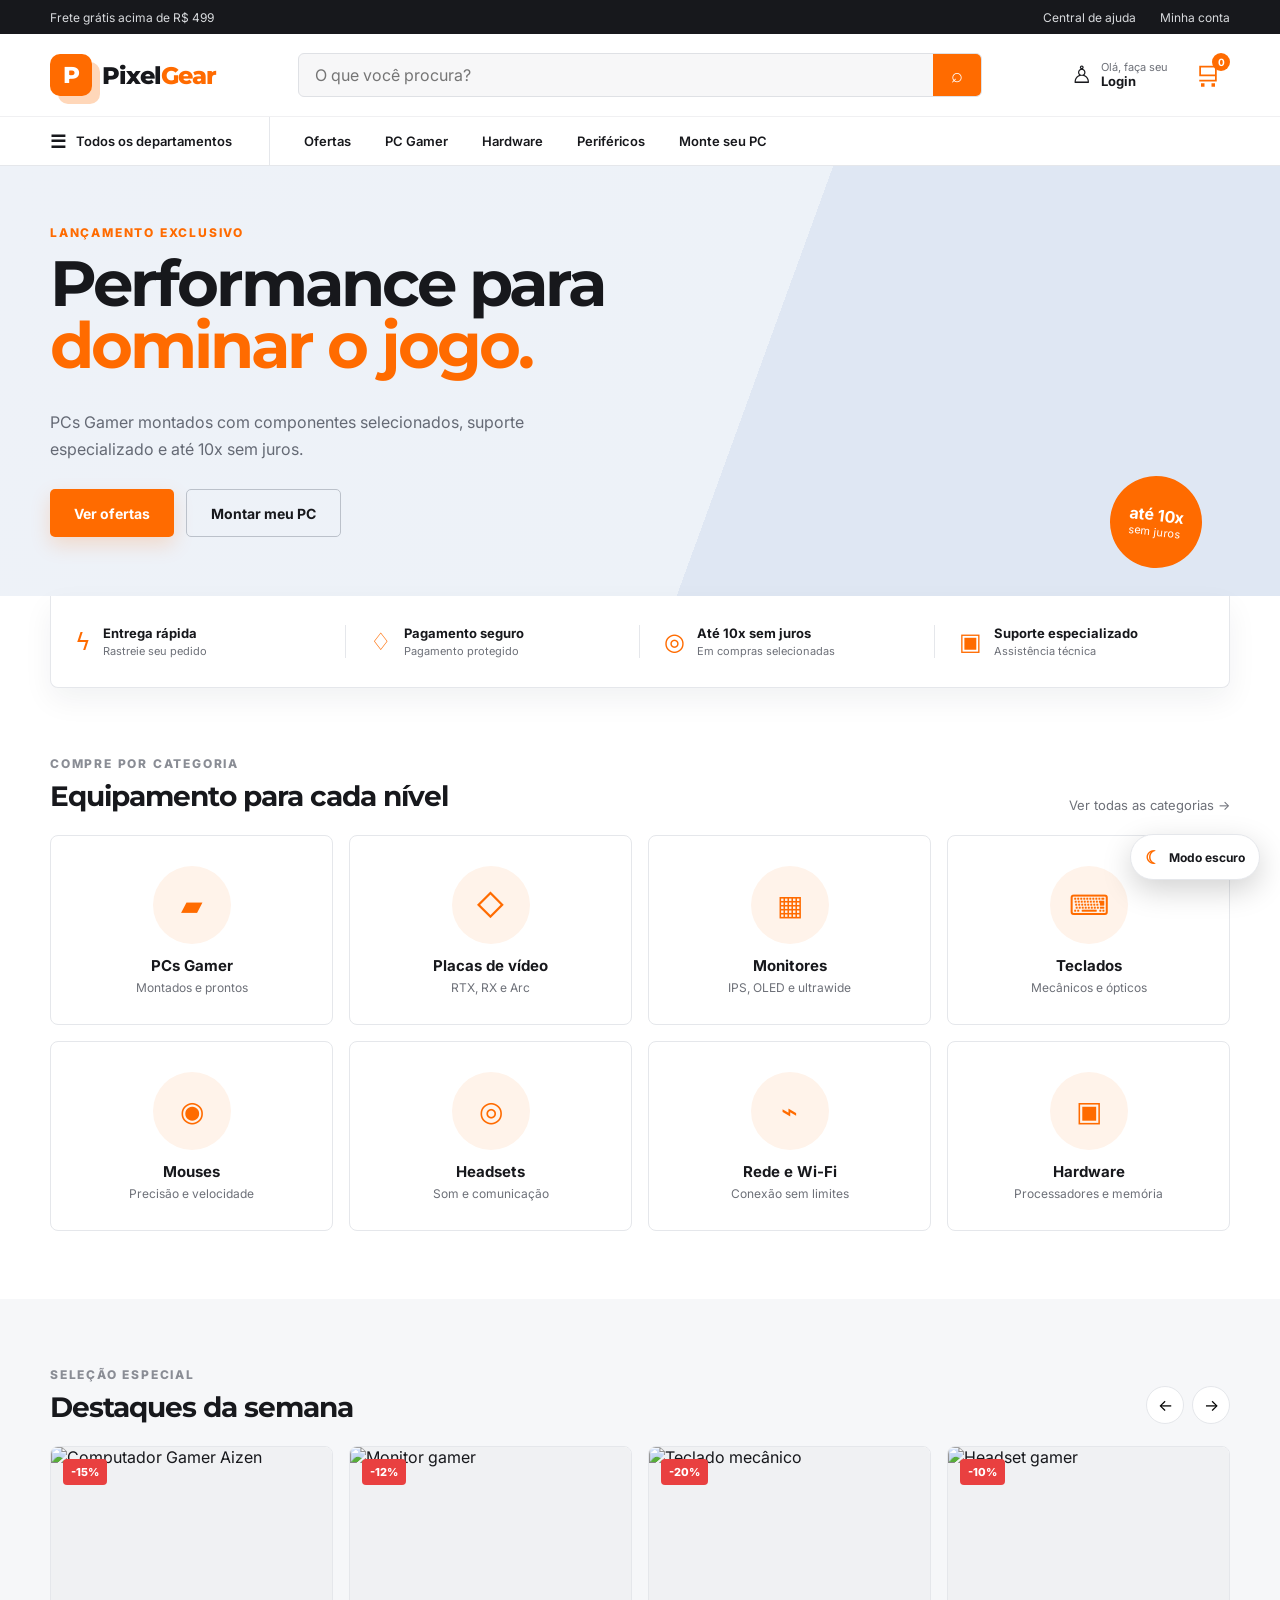
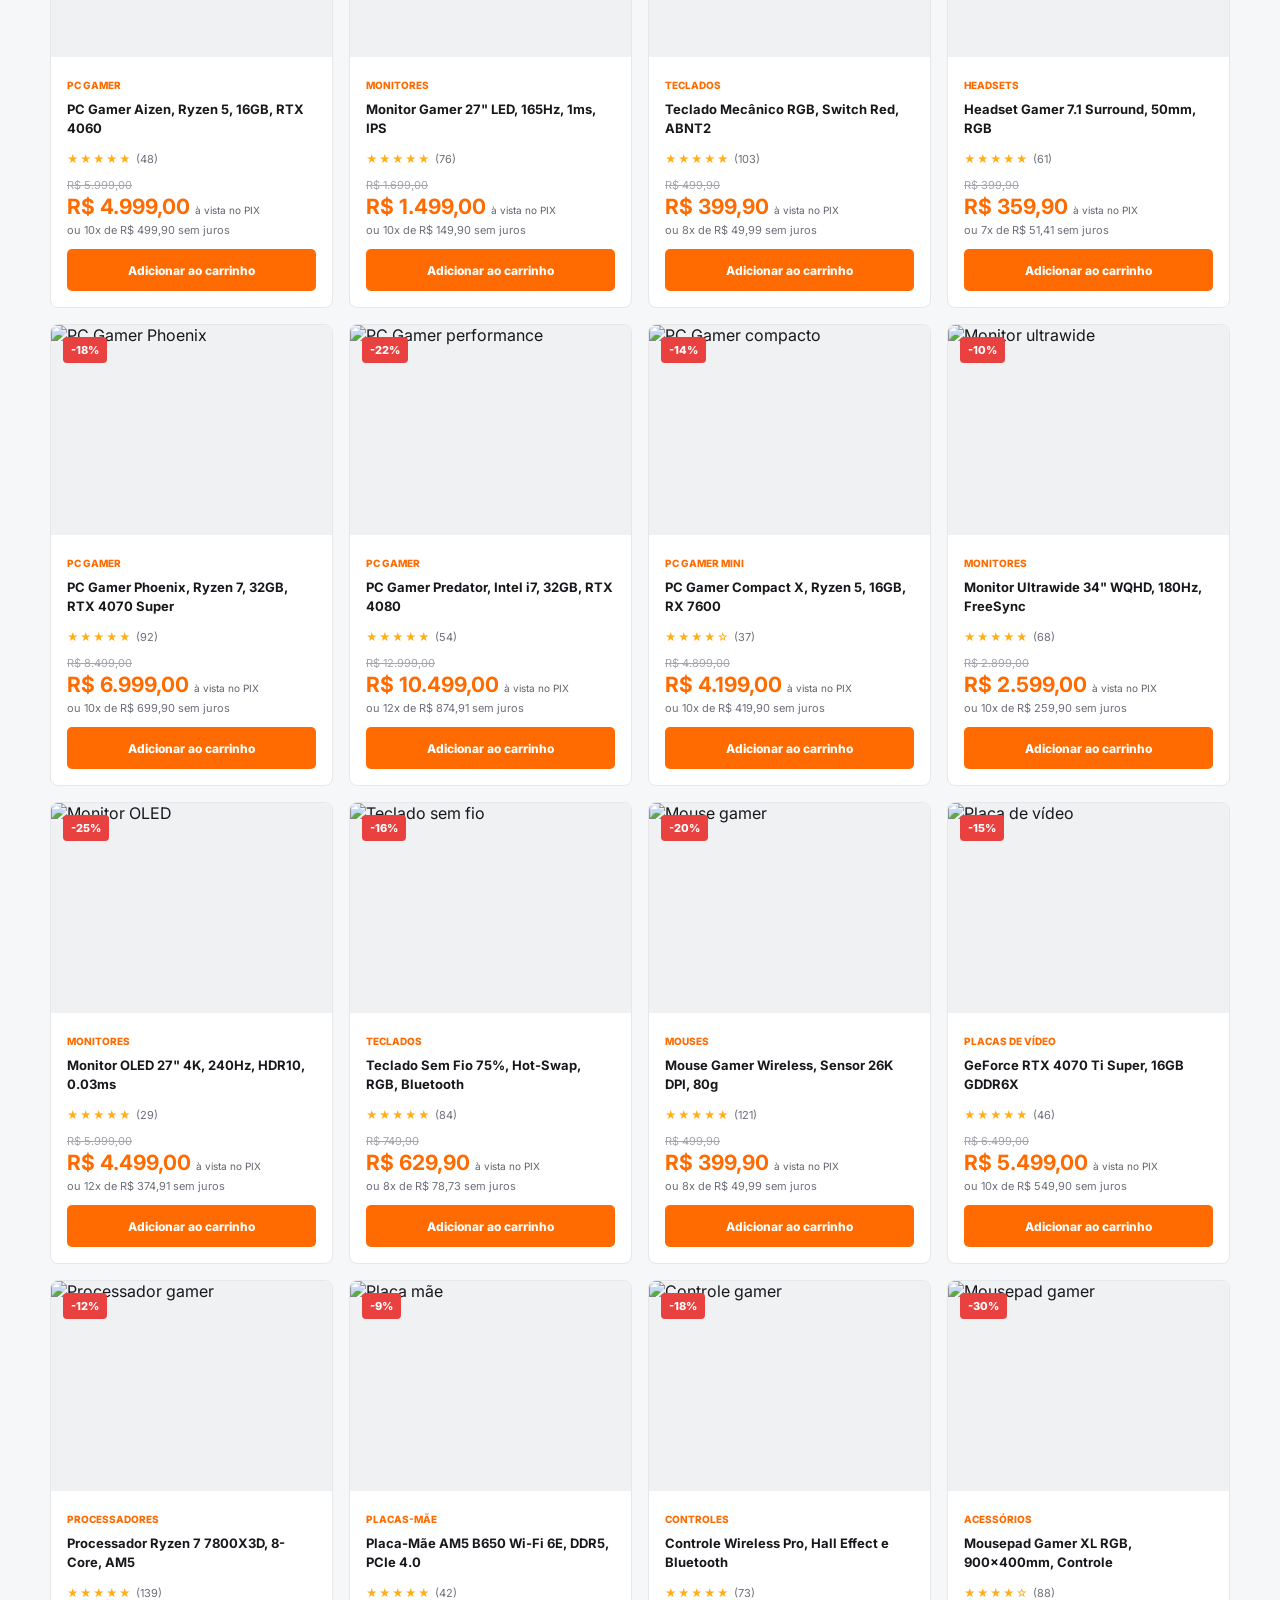
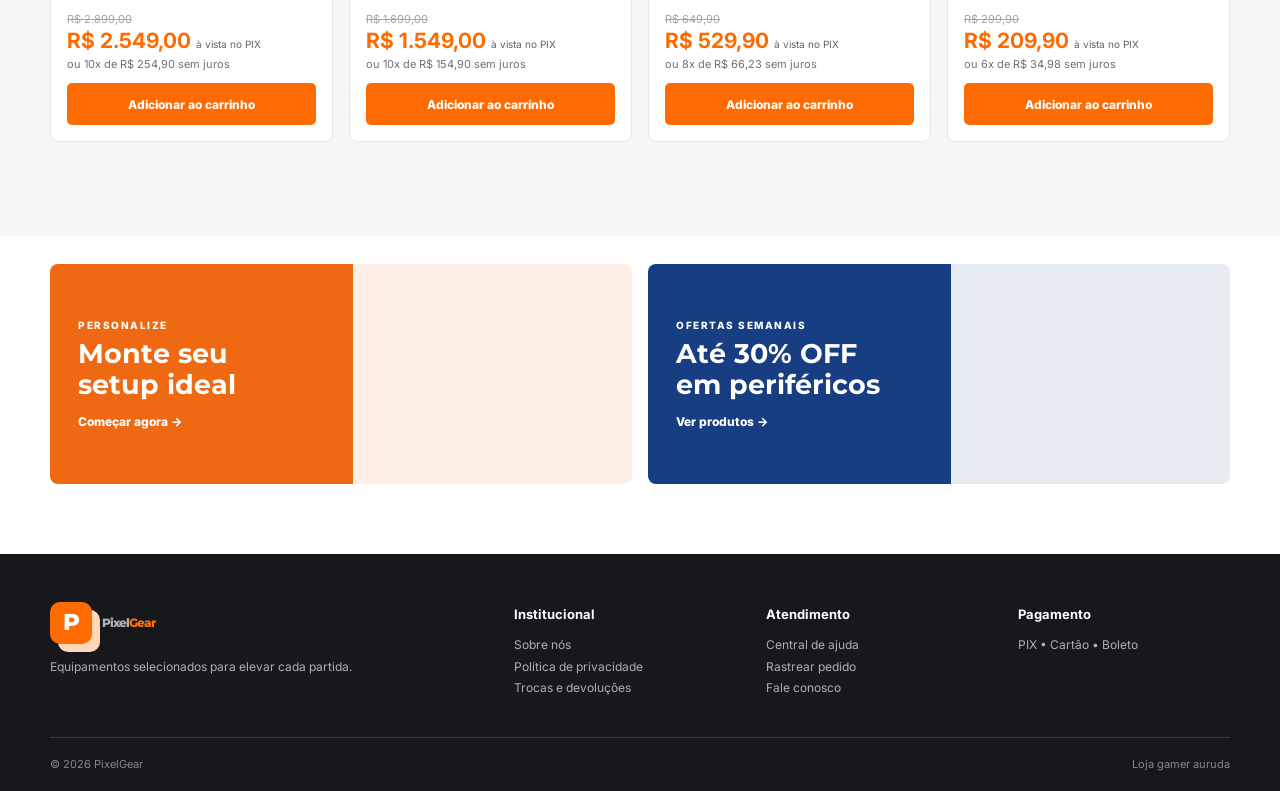
==== commit 5a63fb35: "Loja melhorada com uso de IA" ====
--- a/index.html
+++ b/index.html
@@ -7,6 +7,7 @@
   <title>PixelGear | Hardware Gamer</title>
   <link rel="stylesheet" href="script.css">
   <script src="theme.js" defer></script>
+  <script src="cart.js" defer></script>
 </head>
 <body>
   <div class="topbar">
@@ -37,7 +38,7 @@
           <span><small>Olá, faça seu</small><strong>Login</strong></span>
         </a>
         <button class="cart-button" type="button" aria-label="Carrinho">
-          <span>♡</span><b id="cart-count">0</b>
+          <span>🛒︎</span><b id="cart-count">0</b>
         </button>
       </div>
     </div>
@@ -73,7 +74,7 @@
     </section>
 
     <section class="trust container" aria-label="Benefícios">
-      <article><span>⚡</span><div><strong>Entrega rápida</strong><small>Rastreie seu pedido</small></div></article>
+      <article><span>ϟ</span><div><strong>Entrega rápida</strong><small>Rastreie seu pedido</small></div></article>
       <article><span>♢</span><div><strong>Pagamento seguro</strong><small>Pagamento protegido</small></div></article>
       <article><span>◎</span><div><strong>Até 10x sem juros</strong><small>Em compras selecionadas</small></div></article>
       <article><span>▣</span><div><strong>Suporte especializado</strong><small>Assistência técnica</small></div></article>
@@ -277,20 +278,5 @@
     </div>
     <div class="container footer-bottom"><span>© 2026 PixelGear</span><span>Loja gamer auruda</span></div>
   </footer>
-
-  <script>
-    const cartCount = document.getElementById('cart-count');
-    let count = 0;
-    document.querySelectorAll('.buy-button').forEach(button => {
-      button.addEventListener('click', () => {
-        count++;
-        cartCount.textContent = count;
-        const original = button.textContent;
-        button.textContent = 'Adicionado ✓';
-        button.classList.add('added');
-        setTimeout(() => { button.textContent = original; button.classList.remove('added'); }, 1500);
-      });
-    });
-  </script>
 </body>
 </html>
--- a/script.css
+++ b/script.css
@@ -38,8 +38,8 @@
 .account-link small { color: var(--muted); font-size: 11px; }
 .account-link strong { font-size: 13px; }
 .action-icon { font-size: 24px; }
-.cart-button { position: relative; width: 44px; height: 44px; border: 0; background: transparent; font-size: 28px; cursor: pointer; }
-.cart-button b { position: absolute; right: 0; top: 0; width: 18px; height: 18px; display: grid; place-items: center; border-radius: 50%; background: var(--orange); color: white; font-size: 10px; }
+.cart-button { position: relative; width: 44px; height: 44px; border: 0; background: transparent; font-size: 28px; cursor: pointer;color: var(--orange); }
+.cart-button b { position: absolute; right: 0; top: 0; width: 18px; height: 18px; display: grid; place-items: center; border-radius: 50%; background: var(--orange); color: rgb(255, 255, 255); font-size: 10px; }
 
 .category-nav { border-top: 1px solid #f0f0f2; }
 .category-content { height: 48px; display: flex; align-items: center; gap: 34px; font-size: 13px; font-weight: 600; }
@@ -167,6 +167,218 @@
 .spec-table { width: 100%; border-collapse: collapse; font-size: 12px; }
 .spec-table th, .spec-table td { border: 1px solid var(--line); padding: 12px; text-align: left; }
 .spec-table th { background: #1f2127; color: white; }
+
+/* Carrinho lateral */
+.cart-drawer { position: fixed; inset: 0; z-index: 2000; visibility: hidden; pointer-events: none; }
+.cart-drawer.open { visibility: visible; pointer-events: auto; }
+.cart-overlay { position: absolute; inset: 0; background: rgba(10,12,16,.55); opacity: 0; transition: opacity .25s ease; }
+.cart-drawer.open .cart-overlay { opacity: 1; }
+.cart-panel { position: absolute; right: 0; top: 0; width: min(430px, 100%); height: 100%; display: grid; grid-template-rows: auto 1fr auto; background: var(--white); color: var(--ink); transform: translateX(100%); transition: transform .28s ease; box-shadow: -20px 0 50px rgba(0,0,0,.16); }
+.cart-drawer.open .cart-panel { transform: translateX(0); }
+.cart-header { height: 86px; display: flex; align-items: center; justify-content: space-between; padding: 0 24px; border-bottom: 1px solid var(--line); }
+.cart-header small { color: var(--orange); font-size: 9px; font-weight: 800; letter-spacing: 1.5px; }
+.cart-header h2 { margin: 3px 0 0; font-family: Montserrat, sans-serif; }
+.cart-close { width: 38px; height: 38px; border: 1px solid var(--line); border-radius: 50%; background: transparent; color: var(--ink); cursor: pointer; font-size: 22px; }
+.cart-items { overflow-y: auto; padding: 16px 20px; }
+.cart-empty { height: 100%; display: grid; place-content: center; text-align: center; }
+.cart-empty span { color: var(--orange); font-size: 48px; }
+.cart-empty h3 { margin: 10px 0 4px; }
+.cart-empty p { margin: 0; color: var(--muted); font-size: 12px; }
+.cart-item { position: relative; display: grid; grid-template-columns: 82px 1fr 28px; gap: 12px; align-items: center; padding: 12px 0; border-bottom: 1px solid var(--line); }
+.cart-item img { width: 82px; height: 82px; border-radius: 6px; object-fit: cover; }
+.cart-item-icon { width: 82px; height: 82px; display: grid; place-items: center; border-radius: 6px; background: var(--surface); color: var(--orange); }
+.cart-item-info strong { display: block; min-height: 32px; font-size: 12px; line-height: 1.35; }
+.cart-item-info > span { color: var(--orange); font-size: 13px; font-weight: 800; }
+.quantity-control { width: 92px; height: 30px; display: grid; grid-template-columns: 30px 32px 30px; align-items: center; margin-top: 8px; border: 1px solid var(--line); border-radius: 4px; }
+.quantity-control button { height: 100%; border: 0; background: transparent; color: var(--ink); cursor: pointer; }
+.quantity-control b { text-align: center; font-size: 11px; }
+.cart-remove { align-self: start; border: 0; background: transparent; color: var(--muted); cursor: pointer; font-size: 18px; }
+.cart-footer { padding: 18px 24px 22px; border-top: 1px solid var(--line); }
+.cart-total { display: flex; justify-content: space-between; align-items: center; margin-bottom: 14px; }
+.cart-total strong { color: var(--orange); font-size: 20px; }
+.cart-checkout, .summary-checkout { width: 100%; height: 48px; border: 0; border-radius: 5px; background: var(--orange); color: white; font-weight: 800; cursor: pointer; }
+.cart-clear, .summary-clear { width: 100%; margin-top: 8px; border: 0; background: transparent; color: var(--muted); font-size: 12px; cursor: pointer; }
+
+/* Configurador de PC */
+.configurator-page { background: #f4f5f7; }
+.builder-header-actions { display: flex; align-items: center; gap: 20px; font-size: 12px; }
+.builder-cart-button { height: 38px; border: 1px solid var(--line); border-radius: 20px; background: var(--white); color: var(--ink); cursor: pointer; }
+.builder-cart-button b { display: inline-grid; width: 20px; height: 20px; place-items: center; margin-left: 4px; border-radius: 50%; background: var(--orange); color: white; }
+.pc-builder { width: min(1180px, calc(100% - 40px)); margin: 0 auto; padding: 42px 0 70px; }
+.builder-heading { display: flex; align-items: end; justify-content: space-between; margin-bottom: 26px; }
+.builder-heading h1 { margin: 7px 0 7px; font-family: Montserrat, sans-serif; font-size: 34px; }
+.builder-heading p { max-width: 650px; margin: 0; color: var(--muted); font-size: 13px; }
+.builder-progress { width: 220px; }
+.builder-progress span { display: block; margin-bottom: 7px; text-align: right; color: var(--muted); font-size: 11px; }
+.builder-progress > div { height: 6px; border-radius: 4px; background: #e2e4e8; overflow: hidden; }
+.builder-progress i { display: block; height: 100%; width: 0; border-radius: 4px; background: var(--orange); transition: width .25s ease; }
+.builder-layout { display: grid; grid-template-columns: minmax(0, 1fr) 340px; gap: 18px; align-items: start; }
+.builder-main { min-width: 0; }
+.builder-tabs { display: grid; grid-template-columns: repeat(4, 1fr); gap: 8px; margin-bottom: 12px; }
+.builder-tab { min-height: 68px; display: flex; flex-direction: column; align-items: flex-start; justify-content: center; gap: 5px; padding: 10px 12px; border: 1px solid var(--line); border-radius: 7px; background: var(--white); color: var(--ink); cursor: pointer; }
+.builder-tab span { font-size: 12px; font-weight: 800; }
+.builder-tab b { color: var(--muted); font-size: 9px; }
+.builder-tab.active { border-color: var(--orange); box-shadow: inset 0 0 0 1px var(--orange); }
+.builder-tab.selected b { color: var(--orange); }
+.builder-products { display: grid; grid-template-columns: repeat(3, 1fr); gap: 12px; }
+.component-card { border: 1px solid var(--line); border-radius: 8px; background: var(--white); overflow: hidden; transition: .2s ease; }
+.component-card:hover { transform: translateY(-3px); box-shadow: 0 12px 24px rgba(20,31,52,.08); }
+.component-card.selected { border: 2px solid var(--orange); }
+.component-image { height: 150px; background: #eff1f4; }
+.component-image img { width: 100%; height: 100%; object-fit: cover; }
+.component-info { padding: 14px; }
+.component-info small { color: var(--orange); font-size: 9px; font-weight: 800; text-transform: uppercase; }
+.component-info h3 { min-height: 38px; margin: 6px 0 3px; font-size: 13px; }
+.component-info p { margin: 0 0 12px; color: var(--muted); font-size: 10px; }
+.component-info > strong { display: block; margin-bottom: 12px; color: var(--orange); font-size: 16px; }
+.component-info button { width: 100%; height: 38px; border: 1px solid var(--orange); border-radius: 5px; background: transparent; color: var(--orange); font-size: 11px; font-weight: 800; cursor: pointer; }
+.component-card.selected .component-info button { background: var(--orange); color: white; }
+.build-summary { position: sticky; top: 16px; border: 1px solid var(--line); border-radius: 8px; background: var(--white); overflow: hidden; }
+.summary-heading { display: flex; align-items: center; justify-content: space-between; padding: 16px; border-bottom: 1px solid var(--line); }
+.summary-heading small { color: var(--orange); font-size: 8px; font-weight: 800; }
+.summary-heading h2 { margin: 3px 0 0; font-size: 17px; }
+.summary-heading > span { padding: 5px 7px; border-radius: 10px; background: var(--surface); color: var(--muted); font-size: 9px; }
+.summary-list { max-height: 480px; overflow-y: auto; padding: 6px 14px; }
+.summary-item { display: grid; grid-template-columns: 46px 1fr 24px; gap: 9px; align-items: center; min-height: 62px; border-bottom: 1px solid var(--line); }
+.summary-item:last-child { border-bottom: 0; }
+.summary-item img, .summary-placeholder { width: 46px; height: 46px; border-radius: 5px; object-fit: cover; }
+.summary-placeholder { display: grid; place-items: center; border: 1px dashed #bfc3ca; color: #a0a4ab; }
+.summary-item small, .summary-item strong { display: block; }
+.summary-item small { color: var(--muted); font-size: 8px; }
+.summary-item strong { margin-top: 3px; font-size: 10px; }
+.summary-item.missing strong { color: #e94040; }
+.summary-item button { border: 0; background: transparent; color: var(--muted); cursor: pointer; }
+.summary-total { display: flex; align-items: center; justify-content: space-between; padding: 16px; border-top: 1px solid var(--line); }
+.summary-total strong { color: var(--orange); font-size: 19px; }
+.summary-checkout { width: calc(100% - 32px); margin: 0 16px; }
+.summary-checkout:disabled { background: #c8cad0; cursor: not-allowed; }
+.summary-clear { height: 38px; }
+
+body.dark-mode {
+  --ink: #f3f4f6;
+  --muted: #adb1ba;
+  --orange: #3b82f6;
+  --orange-dark: #2563eb;
+  --surface: #111318;
+  --line: #30343c;
+  --white: #17191f;
+  background: #111318;
+  color: var(--ink);
+}
+
+body.dark-mode .main-header,
+body.dark-mode .inner-header,
+body.dark-mode .login-shell,
+body.dark-mode .configurator fieldset,
+body.dark-mode .spec-card,
+body.dark-mode .category-card,
+body.dark-mode .product-card,
+body.dark-mode .search,
+body.dark-mode .trust,
+body.dark-mode .carousel-actions button,
+body.dark-mode .theme-toggle,
+body.dark-mode .configurator select,
+body.dark-mode .configurator textarea,
+body.dark-mode .form-field input {
+  background: var(--white);
+  color: var(--ink);
+}
+
+body.dark-mode .topbar,
+body.dark-mode footer {
+  background: #0b0c10;
+}
+
+body.dark-mode .category-nav,
+body.dark-mode .search,
+body.dark-mode .trust,
+body.dark-mode .category-card,
+body.dark-mode .product-card,
+body.dark-mode .carousel-actions button,
+body.dark-mode .configurator fieldset,
+body.dark-mode .spec-table th,
+body.dark-mode .spec-table td,
+body.dark-mode .form-field input,
+body.dark-mode .configurator select,
+body.dark-mode .configurator textarea {
+  border-color: var(--line);
+}
+
+body.dark-mode .hero {
+  background: linear-gradient(110deg, #171a21 0%, #171a21 58%, #202735 58%, #202735 100%);
+}
+body.dark-mode .hero-copy p,
+body.dark-mode .category-card span,
+body.dark-mode .trust small,
+body.dark-mode .installments,
+body.dark-mode .old-price,
+body.dark-mode .login-back,
+body.dark-mode .login-form > p,
+body.dark-mode .section-heading > a {
+  color: var(--muted);
+}
+
+body.dark-mode .products-section,
+body.dark-mode .inner-page,
+body.dark-mode .login-page {
+  background: #111318;
+}
+body.dark-mode .product-image,
+body.dark-mode .category-icon {
+  background: #23262d;
+}
+body.dark-mode .category-icon,
+body.dark-mode .eyebrow,
+body.dark-mode .brand > span:last-child span,
+body.dark-mode .product-info > small,
+body.dark-mode .configurator legend,
+body.dark-mode .theme-toggle span {
+  color: #60a5fa;
+}
+
+body.dark-mode .brand-mark,
+body.dark-mode .search button,
+body.dark-mode .button-primary,
+body.dark-mode .buy-button,
+body.dark-mode .hero-badge,
+body.dark-mode .cart-button b {
+  background: #3b82f6;
+}
+body.dark-mode .brand-mark {
+  box-shadow: 8px 8px 0 #1e3a70;
+}
+body.dark-mode .button-primary:hover,
+body.dark-mode .buy-button:hover,
+body.dark-mode .buy-button.added {
+  background: #2563eb;
+}
+body.dark-mode .hero h1 em,
+body.dark-mode .price strong {
+  color: #60a5fa;
+}
+
+body.dark-mode .hero-badge,
+body.dark-mode .brand-mark,
+body.dark-mode .button-primary,
+body.dark-mode .buy-button,
+body.dark-mode .search button,
+body.dark-mode .cart-button b {
+  color: #ffffff;
+}
+
+body.dark-mode .promo-orange {
+  background-image: linear-gradient(90deg, #2563eb 0%, #2563eb 52%, rgba(37,99,235,.1) 52%), url('https://images.unsplash.com/photo-1591405351990-4726e331f141?auto=format&fit=crop&w=700&q=80');
+}
+body.dark-mode .promo-blue {
+  background-image: linear-gradient(90deg, #3b82f6 0%, #3b82f6 52%, rgba(59,130,246,.1) 52%), url('https://images.unsplash.com/photo-1527814050087-3793815479db?auto=format&fit=crop&w=700&q=80');
+}
+
+body.dark-mode .spec-table th {
+  background: #2563eb;
+}
+body.dark-mode .login-art {
+  background: linear-gradient(145deg, #0b0c10, #1d2738);
+}
 
 @media (max-width: 900px) {
   .header-content { grid-template-columns: 180px 1fr 150px; }
@@ -359,8 +571,17 @@
   background: linear-gradient(145deg, #0b0c10, #1d2738);
 }
 
-@media (max-width: 640px) {
-  .theme-toggle { right: 12px; bottom: 12px; }
-  .theme-toggle b { display: none; }
-  .theme-toggle { width: 46px; justify-content: center; padding: 0; }
-}
+@media (max-width: 900px) {
+  .builder-layout { grid-template-columns: 1fr 300px; }
+  .builder-products { grid-template-columns: repeat(2, 1fr); }
+}
+@media (max-width: 700px) {
+  .pc-builder { width: min(100% - 24px, 1180px); padding-top: 24px; }
+  .builder-heading { align-items: flex-start; }
+  .builder-progress { display: none; }
+  .builder-layout { grid-template-columns: 1fr; }
+  .build-summary { position: static; }
+  .builder-tabs { grid-template-columns: repeat(2, 1fr); }
+  .builder-products { grid-template-columns: 1fr 1fr; }
+  .builder-header-actions > a { display: none; }
+}
